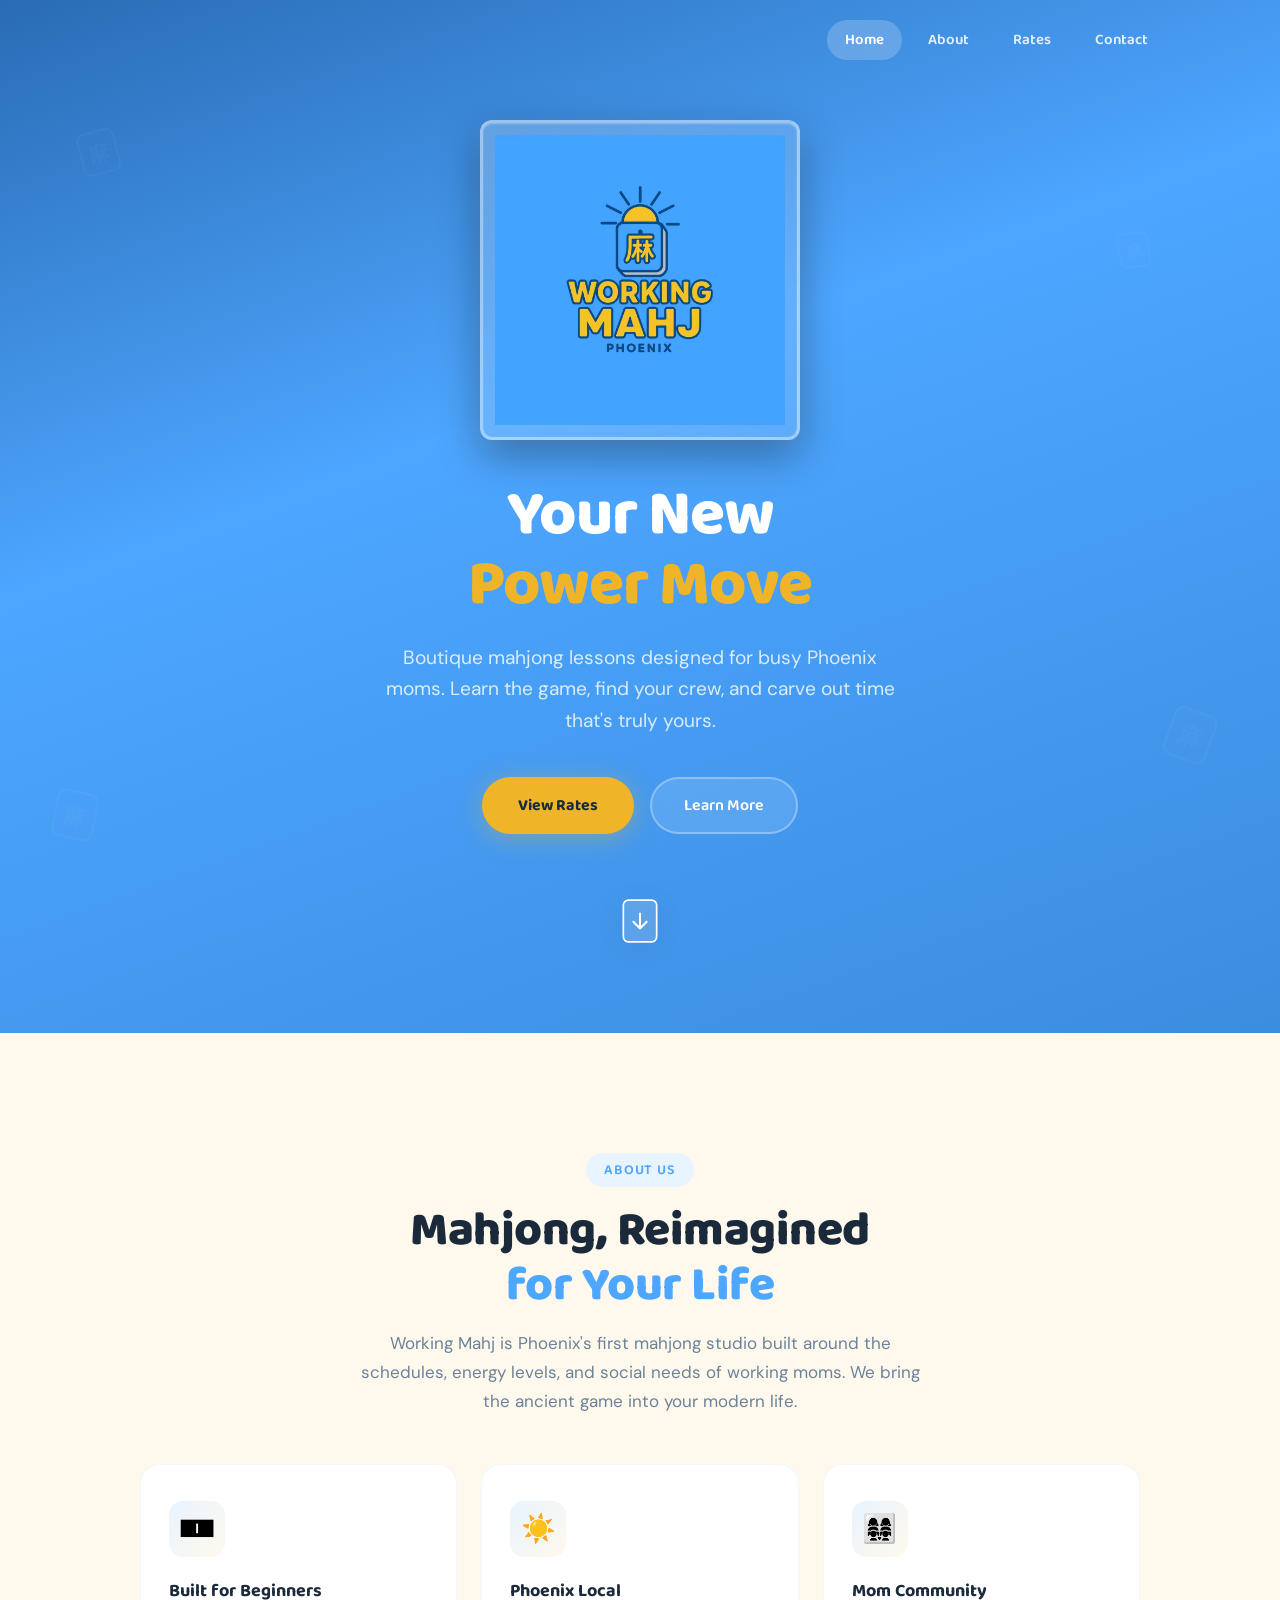
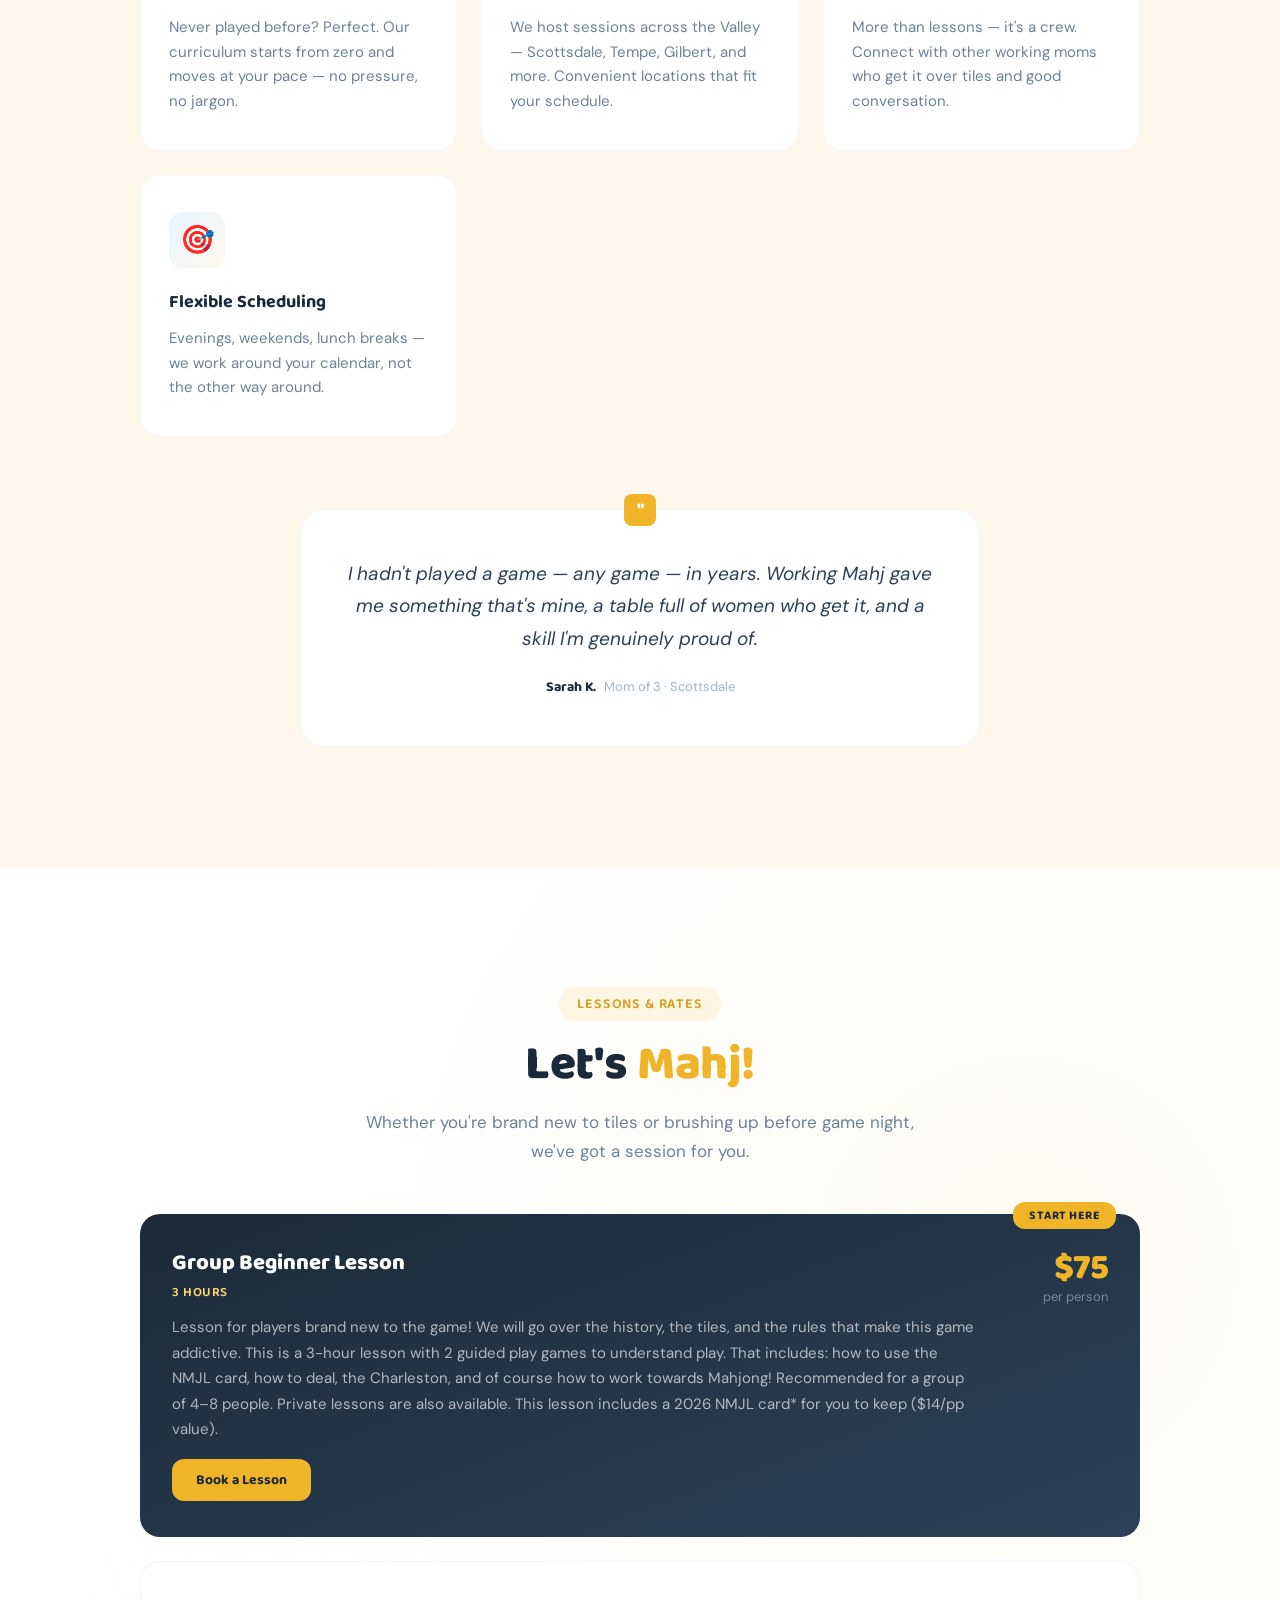
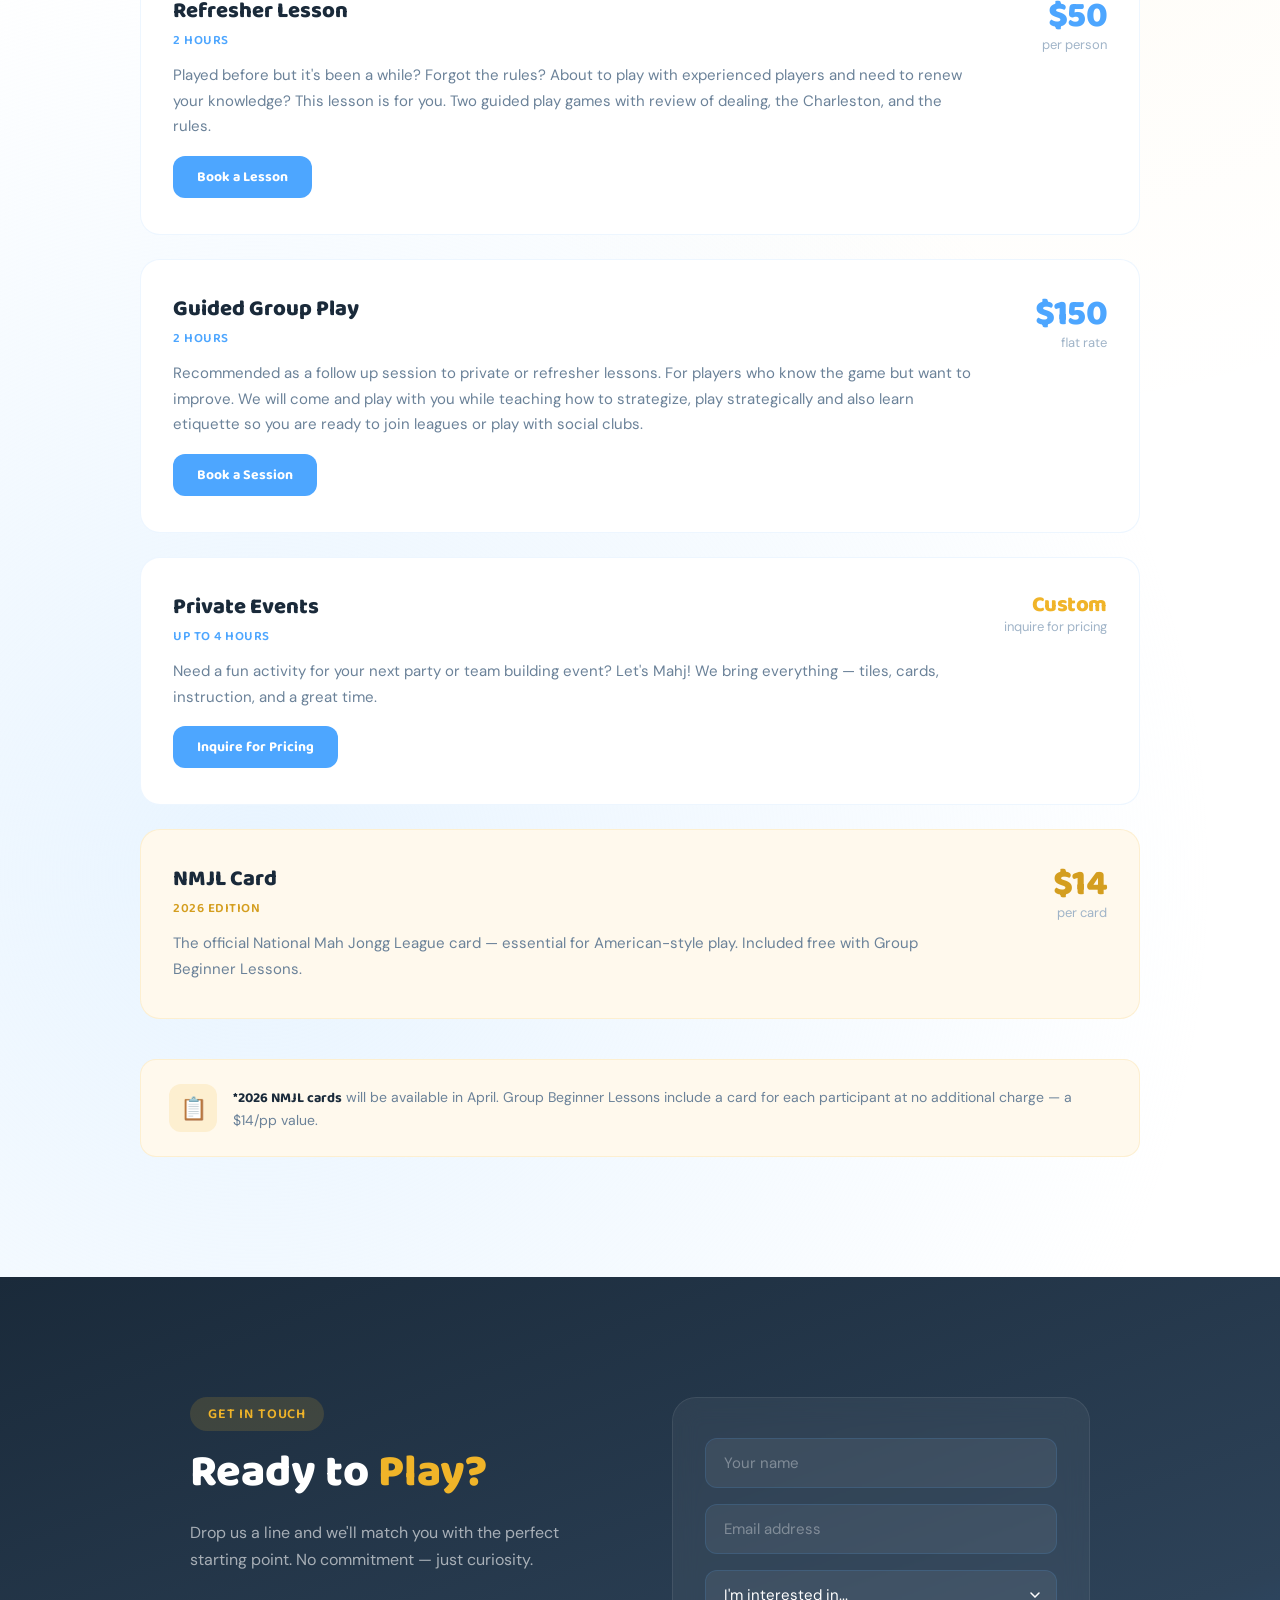
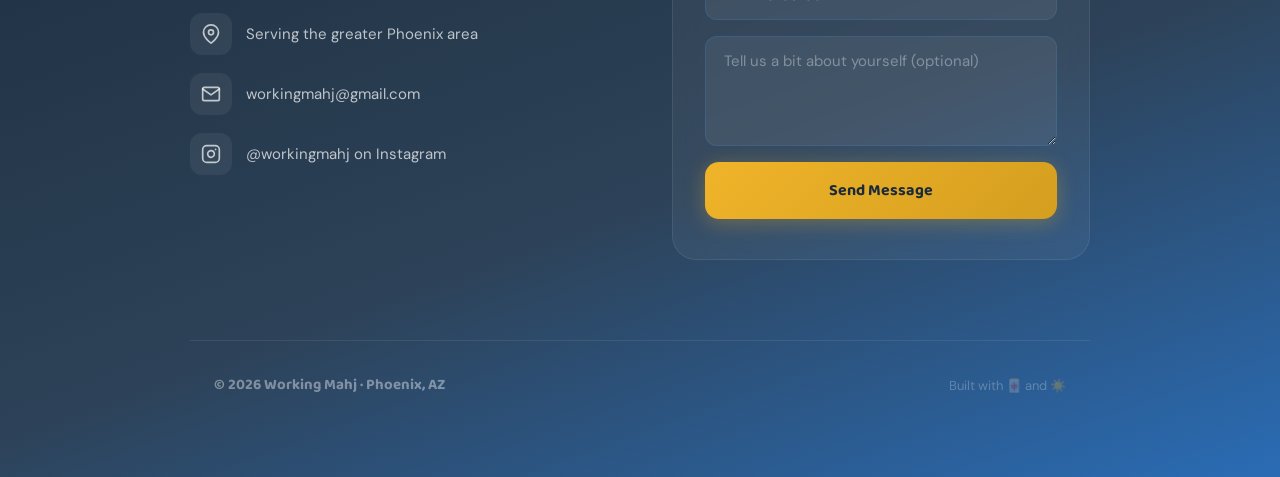
==== index.html @ 5d7838a3 "- add favicons - clean up filesystem" ====
<!DOCTYPE html>
<html lang="en">
<head>
<meta charset="UTF-8" />
<meta name="viewport" content="width=device-width, initial-scale=1.0" />
<title>Working Mahj &#8212; Phoenix</title>
<link rel="icon" type="image/x-icon" href="assets/icons/favicon.ico" />
<link rel="icon" type="image/png" sizes="16x16" href="assets/icons/favicon-16x16.png" />
<link rel="icon" type="image/png" sizes="32x32" href="assets/icons/favicon-32x32.png" />
<link rel="apple-touch-icon" sizes="180x180" href="assets/icons/apple-touch-icon.png" />
<link href="https://fonts.googleapis.com/css2?family=Baloo+2:wght@400;500;600;700;800&family=DM+Sans:ital,wght@0,300;0,400;0,500;0,600;0,700;1,400" rel="stylesheet" />
<link rel="stylesheet" href="assets/css/styles.css" />
</head>
<body>

<nav class="nav" id="mainNav">
<div class="nav-inner">
<div class="nav-links">
<a href="#hero" class="nav-link active" data-section="hero">Home</a>
<a href="#about" class="nav-link" data-section="about">About</a>
<a href="#rates" class="nav-link" data-section="rates">Rates</a>
<a href="#contact" class="nav-link" data-section="contact">Contact</a>
</div>
</div>
</nav>

<section class="hero" id="hero">
<div class="float-tile" style="top:12%;left:6%;transform:rotate(-15deg)"><svg width="44" height="53" viewBox="0 0 48 58"><rect x="4" y="8" width="40" height="46" rx="8" stroke-width="2"/><text x="24" y="40" text-anchor="middle" font-size="22" font-weight="bold">&#40635;</text></svg></div>
<div class="float-tile" style="top:68%;right:5%;transform:rotate(20deg)"><svg width="52" height="62" viewBox="0 0 48 58"><rect x="4" y="8" width="40" height="46" rx="8" stroke-width="2"/><text x="24" y="40" text-anchor="middle" font-size="22" font-weight="bold">&#40635;</text></svg></div>
<div class="float-tile" style="top:22%;right:10%;transform:rotate(-8deg)"><svg width="36" height="43" viewBox="0 0 48 58"><rect x="4" y="8" width="40" height="46" rx="8" stroke-width="2"/><text x="24" y="40" text-anchor="middle" font-size="22" font-weight="bold">&#40635;</text></svg></div>
<div class="float-tile" style="bottom:18%;left:4%;transform:rotate(12deg)"><svg width="48" height="58" viewBox="0 0 48 58"><rect x="4" y="8" width="40" height="46" rx="8" stroke-width="2"/><text x="24" y="40" text-anchor="middle" font-size="22" font-weight="bold">&#40635;</text></svg></div>
<div class="hero-content">
<img src="assets/images/logo.jpg" class="hero-logo-img hero-anim ha1" alt="Working Mahj Logo" />
<h1 class="hero-anim ha2">Your New<br><span>Power Move</span></h1>
<p class="hero-sub hero-anim ha3">Boutique mahjong lessons designed for busy Phoenix moms. Learn the game, find your crew, and carve out time that's truly yours.</p>
<div class="hero-buttons hero-anim ha4">
<a href="#rates" class="btn-gold">View Rates</a>
<a href="#about" class="btn-ghost">Learn More</a>
</div>
<div class="scroll-indicator hero-anim" data-next-section="about" style="transition-delay:1s">
<svg width="40" height="54" viewBox="0 0 48 58" fill="none">
<rect x="4" y="4" width="40" height="50" rx="6" fill="rgba(255,255,255,0.15)" stroke="white" stroke-width="2"/>
<path class="scroll-arrow" d="M24 20 L24 38 M16 30 L24 38 L32 30" stroke="white" stroke-width="2.5" stroke-linecap="round" stroke-linejoin="round" fill="none"/>
</svg>
</div>
</div>
</section>

<section class="about" id="about">
<div class="section-inner">
<div style="text-align:center;margin-bottom:48px">
<div class="fade-up">
<div class="section-tag tag-blue">About Us</div>
<h2 class="section-title">Mahjong, Reimagined<br><span class="blue">for Your Life</span></h2>
<p class="section-desc">Working Mahj is Phoenix's first mahjong studio built around the schedules, energy levels, and social needs of working moms. We bring the ancient game into your modern life.</p>
</div>
</div>
<div class="values-grid">
<div class="value-card fade-up d1"><div class="value-icon">&#127024;</div><h3>Built for Beginners</h3><p>Never played before? Perfect. Our curriculum starts from zero and moves at your pace — no pressure, no jargon.</p></div>
<div class="value-card fade-up d2"><div class="value-icon">☀️</div><h3>Phoenix Local</h3><p>We host sessions across the Valley — Scottsdale, Tempe, Gilbert, and more. Convenient locations that fit your schedule.</p></div>
<div class="value-card fade-up d3"><div class="value-icon">👩‍👩‍👧‍👧</div><h3>Mom Community</h3><p>More than lessons — it's a crew. Connect with other working moms who get it over tiles and good conversation.</p></div>
<div class="value-card fade-up d4"><div class="value-icon">🎯</div><h3>Flexible Scheduling</h3><p>Evenings, weekends, lunch breaks — we work around your calendar, not the other way around.</p></div>
</div>
<div class="quote-card fade-up d6">
<div class="quote-mark">"</div>
<p class="quote-text">I hadn't played a game — any game — in years. Working Mahj gave me something that's mine, a table full of women who get it, and a skill I'm genuinely proud of.</p>
<div class="quote-author"><strong>Sarah K.</strong><span>Mom of 3 · Scottsdale</span></div>
</div>
</div>
</section>

<section class="rates" id="rates">
<div class="rates-bg"></div>
<div class="section-inner">
<div style="text-align:center;margin-bottom:16px">
<div class="fade-up">
<div class="section-tag tag-gold">Lessons &amp; Rates</div>
<h2 class="section-title">Let's <span class="gold">Mahj!</span></h2>
<p class="section-desc">Whether you're brand new to tiles or brushing up before game night, we've got a session for you.</p>
</div>
</div>
<div class="services-list">
<div class="service-card featured fade-up d1">
<div class="featured-badge">Start Here</div>
<div class="service-info">
<h3>Group Beginner Lesson</h3>
<div class="service-duration">3 Hours</div>
<p>Lesson for players brand new to the game! We will go over the history, the tiles, and the rules that make this game addictive. This is a 3-hour lesson with 2 guided play games to understand play. That includes: how to use the NMJL card, how to deal, the Charleston, and of course how to work towards Mahjong! Recommended for a group of 4–8 people. Private lessons are also available. This lesson includes a 2026 NMJL card* for you to keep ($14/pp value).</p>
<a href="#contactForm" class="btn-service btn-service-gold lesson-link" data-lesson="beginner" style="margin-top:16px">Book a Lesson</a>
</div>
<div class="service-price-block"><div class="service-price">$75</div><div class="service-price-unit">per person</div></div>
</div>
<div class="service-card fade-up d2">
<div class="service-info">
<h3>Refresher Lesson</h3>
<div class="service-duration">2 Hours</div>
<p>Played before but it's been a while? Forgot the rules? About to play with experienced players and need to renew your knowledge? This lesson is for you. Two guided play games with review of dealing, the Charleston, and the rules.</p>
<a href="#contactForm" class="btn-service btn-service-blue lesson-link" data-lesson="refresher" style="margin-top:16px">Book a Lesson</a>
</div>
<div class="service-price-block"><div class="service-price">$50</div><div class="service-price-unit">per person</div></div>
</div>
<div class="service-card fade-up d3">
<div class="service-info">
<h3>Guided Group Play</h3>
<div class="service-duration">2 Hours</div>
<p>Recommended as a follow up session to private or refresher lessons. For players who know the game but want to improve. We will come and play with you while teaching how to strategize, play strategically and also learn etiquette so you are ready to join leagues or play with social clubs.</p>
<a href="#contactForm" class="btn-service btn-service-blue lesson-link" data-lesson="guided" style="margin-top:16px">Book a Session</a>
</div>
<div class="service-price-block"><div class="service-price">$150</div><div class="service-price-unit">flat rate</div></div>
</div>
<div class="service-card fade-up d4">
<div class="service-info">
<h3>Private Events</h3>
<div class="service-duration">Up to 4 Hours</div>
<p>Need a fun activity for your next party or team building event? Let's Mahj! We bring everything — tiles, cards, instruction, and a great time.</p>
<a href="#contactForm" class="btn-service btn-service-blue lesson-link" data-lesson="event" style="margin-top:16px">Inquire for Pricing</a>
</div>
<div class="service-price-block"><div class="service-price" style="font-size:22px;color:var(--gold)">Custom</div><div class="service-price-unit">inquire for pricing</div></div>
</div>
<div class="service-card fade-up d5" style="background:var(--cream);border-color:rgba(240,180,41,.15)">
<div class="service-info">
<h3>NMJL Card</h3>
<div class="service-duration" style="color:var(--gold-dark)">2026 Edition</div>
<p>The official National Mah Jongg League card — essential for American-style play. Included free with Group Beginner Lessons.</p>
</div>
<div class="service-price-block"><div class="service-price" style="color:var(--gold-dark)">$14</div><div class="service-price-unit">per card</div></div>
</div>
</div>
<div class="nmjl-note fade-up d6">
<div class="nmjl-icon">📋</div>
<div><p><strong>*2026 NMJL cards</strong> will be available in April. Group Beginner Lessons include a card for each participant at no additional charge — a $14/pp value.</p></div>
</div>
</div>
</section>

<section class="contact" id="contact">
<div class="contact-grid">
<div class="fade-up">
<div class="section-tag tag-gold-dark">Get In Touch</div>
<h2 class="contact-title">Ready to <span>Play?</span></h2>
<p class="contact-desc">Drop us a line and we'll match you with the perfect starting point. No commitment — just curiosity.</p>
<div class="contact-item fade-up d2"><div class="contact-icon"><svg width="20" height="20" viewBox="0 0 24 24" fill="none" stroke="currentColor" stroke-width="2" stroke-linecap="round" stroke-linejoin="round"><path d="M21 10c0 7-9 13-9 13s-9-6-9-13a9 9 0 0 1 18 0z"/><circle cx="12" cy="10" r="3"/></svg></div><span class="contact-label">Serving the greater Phoenix area</span></div>
<div class="contact-item fade-up d3"><div class="contact-icon"><svg width="20" height="20" viewBox="0 0 24 24" fill="none" stroke="currentColor" stroke-width="2" stroke-linecap="round" stroke-linejoin="round"><path d="M4 4h16c1.1 0 2 .9 2 2v12c0 1.1-.9 2-2 2H4c-1.1 0-2-.9-2-2V6c0-1.1.9-2 2-2z"/><polyline points="22,6 12,13 2,6"/></svg></div><a href="#contactForm" class="contact-label contact-link" id="emailFocusLink">workingmahj@gmail.com</a></div>
<div class="contact-item fade-up d4"><div class="contact-icon"><svg width="20" height="20" viewBox="0 0 24 24" fill="none" stroke="currentColor" stroke-width="2" stroke-linecap="round" stroke-linejoin="round"><rect x="2" y="2" width="20" height="20" rx="5" ry="5"/><path d="M16 11.37A4 4 0 1 1 12.63 8 4 4 0 0 1 16 11.37z"/><line x1="17.5" y1="6.5" x2="17.51" y2="6.5"/></svg></div><a href="https://instagram.com/workingmahj" target="_blank" rel="noopener noreferrer" class="contact-label contact-link">@workingmahj on Instagram</a></div>
</div>
<div class="contact-form fade-up d2">
<form id="contactForm" class="form-fields" action="https://api.web3forms.com/submit" method="POST">
<input type="hidden" name="access_key" value="YOUR_ACCESS_KEY_HERE">
<input type="hidden" name="subject" value="New inquiry from Working Mahj website">
<input type="hidden" name="from_name" value="Working Mahj Contact Form">
<input type="text" name="name" class="form-input" placeholder="Your name" required />
<input type="email" name="email" class="form-input" placeholder="Email address" required />
<select name="interest" class="form-input" required>
<option value="" disabled selected>I'm interested in...</option>
<option value="beginner">Group Beginner Lesson</option>
<option value="refresher">Refresher Lesson</option>
<option value="guided">Guided Group Play</option>
<option value="event">Private Event</option>
<option value="card">NMJL Card</option>
<option value="other">Just curious!</option>
</select>
<textarea name="message" class="form-input" placeholder="Tell us a bit about yourself (optional)" rows="4"></textarea>
<button type="submit" class="btn-submit">Send Message</button>
<div class="form-status" id="formStatus"></div>
</form>
</div>
</div>
<div class="footer">
<div class="footer-left">© 2026 Working Mahj · Phoenix, AZ</div>
<div class="footer-right">Built with 🀄 and ☀️</div>
</div>
</section>

<button class="scroll-to-top" id="scrollToTop" aria-label="Scroll to top">
<svg width="24" height="24" viewBox="0 0 24 24" fill="none">
<path d="M12 19V5M5 12L12 5L19 12" stroke="currentColor" stroke-width="2.5" stroke-linecap="round" stroke-linejoin="round"/>
</svg>
</button>

<script src="assets/js/script.js"></script>
</body>
</html>
---- assets/css/styles.css ----
*,*::before,*::after{margin:0;padding:0;box-sizing:border-box}
html{scroll-behavior:smooth}
body{font-family:'DM Sans',sans-serif;overflow-x:hidden;background:#1A2A3A}
:root{--blue:#4DA6FF;--blue-dark:#3B8DE0;--blue-deep:#2A6CB5;--blue-pale:#E8F4FF;--gold:#F0B429;--gold-light:#FFD76E;--gold-dark:#D49E1F;--cream:#FFF9ED;--dark:#1A2A3A;--dark-muted:#2D4258;--white:#FFFFFF;--gray:#6B8299;--gray-light:#A0B4C8}
.nav{position:fixed;top:0;left:0;right:0;z-index:1000;padding:20px 0;transition:all .4s ease}
.nav.scrolled{background:rgba(255,255,255,.97);backdrop-filter:blur(12px);border-bottom:1px solid var(--blue-pale);padding:10px 0}
.nav-inner{max-width:1100px;margin:0 auto;padding:0 24px;display:flex;align-items:center;justify-content:flex-end}
.nav-logo{cursor:pointer;display:flex;align-items:center;gap:10px;text-decoration:none}
.nav-logo img{height:44px;width:auto;border-radius:8px;transition:height .4s}
.nav.scrolled .nav-logo img{height:38px}
.nav-links{display:flex;gap:8px;align-items:center}
.nav-link{background:transparent;color:rgba(255,255,255,.85);border:none;border-radius:24px;padding:8px 18px;font-family:'Baloo 2',cursive;font-weight:600;font-size:15px;cursor:pointer;transition:all .3s;text-decoration:none}
.nav-link:hover{background:rgba(255,255,255,.15)}
.nav-link.active{background:rgba(255,255,255,.2);color:var(--white)}
.nav.scrolled .nav-link{color:var(--dark-muted)}
.nav.scrolled .nav-link:hover{background:var(--blue-pale)}
.nav.scrolled .nav-link.active{background:var(--blue);color:var(--white)}
@media(max-width:600px){.nav-links{gap:2px}.nav-link{padding:6px 10px;font-size:13px}.nav-logo img{height:36px}}
.hero{min-height:100vh;position:relative;overflow:hidden;background:linear-gradient(160deg,var(--blue-deep) 0%,var(--blue) 40%,var(--blue-dark) 100%);display:flex;align-items:center;justify-content:center}
.hero-content{text-align:center;max-width:740px;padding:120px 24px 80px;position:relative;z-index:2;perspective:1000px}
@keyframes spin{from{transform:rotateY(0deg)}to{transform:rotateY(360deg)}}
.hero-logo-img{width:clamp(200px,40vw,320px);height:auto;margin-bottom:36px;border-radius:12px;transform-style:preserve-3d;cursor:pointer;transition:all .3s ease;padding:12px;background:linear-gradient(135deg,rgba(255,255,255,.2),rgba(255,255,255,.1));backdrop-filter:blur(16px);border:3px solid rgba(255,255,255,.4);box-shadow:0 15px 40px rgba(0,0,0,.35),0 5px 15px rgba(255,255,255,.1),inset 0 1px 2px rgba(255,255,255,.3)}
.hero-logo-img.spinning{animation:spin .6s ease-in-out}
.hero-logo-img:hover{background:linear-gradient(135deg,rgba(255,255,255,.25),rgba(255,255,255,.15));box-shadow:0 20px 50px rgba(0,0,0,.4),0 8px 20px rgba(255,255,255,.15),inset 0 1px 2px rgba(255,255,255,.4)}
.hero h1{font-family:'Baloo 2',cursive;font-weight:800;font-size:clamp(2.4rem,6vw,4rem);line-height:1.1;color:var(--white);margin:0 0 8px;letter-spacing:-.02em}
.hero h1 span{color:var(--gold)}
.hero-sub{font-size:clamp(1rem,2.2vw,1.2rem);color:rgba(255,255,255,.8);line-height:1.65;max-width:520px;margin:20px auto 40px;font-weight:400}
.hero-buttons{display:flex;gap:16px;justify-content:center;flex-wrap:wrap}
.btn-gold{background:var(--gold);color:var(--dark);border:none;border-radius:50px;padding:16px 36px;font-family:'Baloo 2',cursive;font-weight:700;font-size:16px;cursor:pointer;transition:all .3s;box-shadow:0 4px 24px rgba(240,180,41,.35);text-decoration:none;display:inline-block}
.btn-gold:hover{transform:translateY(-2px);box-shadow:0 8px 32px rgba(240,180,41,.45)}
.btn-ghost{background:rgba(255,255,255,.12);color:var(--white);border:2px solid rgba(255,255,255,.3);border-radius:50px;padding:14px 32px;font-family:'Baloo 2',cursive;font-weight:600;font-size:16px;cursor:pointer;transition:all .3s;backdrop-filter:blur(8px);text-decoration:none}
.btn-ghost:hover{background:rgba(255,255,255,.2)}
.scroll-indicator{margin-top:60px;opacity:.6;animation:float 2.5s ease-in-out infinite;cursor:pointer;transition:all .3s ease;filter:drop-shadow(0 4px 12px rgba(0,0,0,0.15))}
.scroll-indicator:hover{opacity:1;transform:scale(1.05)}
@keyframes float{0%,100%{transform:translateY(0)}50%{transform:translateY(8px)}}
@keyframes scrollArrow{0%,100%{transform:translateY(0);opacity:.6}50%{transform:translateY(6px);opacity:1}}
.scroll-arrow{animation:scrollArrow 2s ease-in-out infinite}
@keyframes pulse{0%,100%{transform:scale(1)}50%{transform:scale(1.08)}}
.scroll-indicator.pulse{animation:float 2.5s ease-in-out infinite,pulse 3s ease-in-out infinite}
.scroll-indicator.hidden{opacity:0;pointer-events:none}
.scroll-to-top{position:fixed;bottom:30px;right:30px;width:50px;height:50px;border-radius:50%;background:var(--gold);color:var(--dark);border:none;cursor:pointer;display:flex;align-items:center;justify-content:center;box-shadow:0 4px 20px rgba(240,180,41,.4);transition:all .3s ease;opacity:0;transform:translateY(20px);pointer-events:none;z-index:999}
.scroll-to-top.visible{opacity:1;transform:translateY(0);pointer-events:auto}
.scroll-to-top:hover{transform:translateY(-4px);box-shadow:0 8px 28px rgba(240,180,41,.5)}
.float-tile{position:absolute;opacity:.07;pointer-events:none}
.float-tile svg rect{stroke:rgba(255,255,255,.5);fill:rgba(255,255,255,.08)}
.float-tile svg text{fill:rgba(255,255,255,.4)}
.fade-up{opacity:0;transform:translateY(40px);transition:all .8s ease}
.fade-up.visible{opacity:1;transform:translateY(0)}
.fade-up.d1{transition-delay:.1s}.fade-up.d2{transition-delay:.2s}.fade-up.d3{transition-delay:.3s}.fade-up.d4{transition-delay:.4s}.fade-up.d5{transition-delay:.5s}.fade-up.d6{transition-delay:.6s}
.hero-anim{opacity:0;transform:translateY(40px);transition:all .9s ease}
.hero-anim.show{opacity:1;transform:translateY(0)}
.hero-anim.ha1{transition-delay:.1s}.hero-anim.ha2{transition-delay:.35s}.hero-anim.ha3{transition-delay:.55s}.hero-anim.ha4{transition-delay:.75s}
.about{padding:120px 24px;background:var(--cream);position:relative;overflow:hidden}
.section-inner{max-width:1000px;margin:0 auto;position:relative;z-index:2}
.section-tag{display:inline-block;padding:6px 18px;border-radius:20px;font-family:'Baloo 2',cursive;font-weight:600;font-size:14px;letter-spacing:.06em;text-transform:uppercase;margin-bottom:16px}
.tag-blue{background:var(--blue-pale);color:var(--blue)}
.tag-gold{background:rgba(240,180,41,.12);color:var(--gold-dark)}
.tag-gold-dark{background:rgba(240,180,41,.15);color:var(--gold)}
.section-title{font-family:'Baloo 2',cursive;font-weight:800;font-size:clamp(2rem,4.5vw,3rem);color:var(--dark);line-height:1.15;letter-spacing:-.01em;margin-bottom:16px}
.section-title .blue{color:var(--blue)}
.section-title .gold{color:var(--gold)}
.section-desc{font-size:17px;color:var(--gray);line-height:1.7;max-width:580px;margin:0 auto}
.values-grid{display:grid;grid-template-columns:repeat(auto-fit,minmax(240px,1fr));gap:24px;margin-top:48px}
.value-card{background:var(--white);border-radius:20px;padding:36px 28px;border:1px solid rgba(77,166,255,.08);transition:transform .3s,box-shadow .3s}
.value-card:hover{transform:translateY(-4px);box-shadow:0 12px 40px rgba(77,166,255,.08)}
.value-icon{width:56px;height:56px;border-radius:14px;background:linear-gradient(135deg,var(--blue-pale),var(--cream));display:flex;align-items:center;justify-content:center;font-size:28px;margin-bottom:20px}
.value-card h3{font-family:'Baloo 2',cursive;font-weight:700;font-size:18px;color:var(--dark);margin-bottom:10px}
.value-card p{font-size:15px;color:var(--gray);line-height:1.65}
.quote-card{background:var(--white);border-radius:24px;padding:48px 40px;border:1px solid rgba(77,166,255,.08);max-width:680px;margin:72px auto 0;position:relative;text-align:center}
.quote-mark{position:absolute;top:-16px;left:50%;transform:translateX(-50%);width:32px;height:32px;border-radius:8px;background:var(--gold);display:flex;align-items:center;justify-content:center;font-size:18px;color:var(--white);font-weight:800;font-family:'Baloo 2',cursive}
.quote-text{font-size:19px;font-style:italic;color:var(--dark-muted);line-height:1.7}
.quote-author{margin-top:20px}
.quote-author strong{font-family:'Baloo 2',cursive;font-weight:700;font-size:14px;color:var(--dark)}
.quote-author span{font-size:13px;color:var(--gray-light);margin-left:8px}
.rates{padding:120px 24px;background:var(--white);position:relative;overflow:hidden}
.rates-bg{position:absolute;inset:0;background:radial-gradient(circle at 20% 80%,var(--blue-pale) 0%,transparent 50%),radial-gradient(circle at 80% 20%,rgba(240,180,41,.05) 0%,transparent 40%)}
.services-list{display:flex;flex-direction:column;gap:24px;margin-top:48px}
.service-card{background:var(--white);border-radius:20px;padding:36px 32px;border:1px solid rgba(77,166,255,.1);transition:transform .3s,box-shadow .3s;display:grid;grid-template-columns:1fr auto;gap:24px;align-items:start}
.service-card:hover{transform:translateY(-3px);box-shadow:0 12px 40px rgba(77,166,255,.08)}
.service-card.featured{background:linear-gradient(160deg,var(--dark),var(--dark-muted));border:none;position:relative}
.featured-badge{position:absolute;top:-12px;right:24px;background:var(--gold);color:var(--dark);padding:4px 16px;border-radius:12px;font-family:'Baloo 2',cursive;font-weight:700;font-size:12px;letter-spacing:.04em;text-transform:uppercase}
.service-info h3{font-family:'Baloo 2',cursive;font-weight:800;font-size:22px;color:var(--dark);margin-bottom:4px;line-height:1.2}
.service-card.featured .service-info h3{color:var(--white)}
.service-duration{font-family:'Baloo 2',cursive;font-weight:600;font-size:13px;color:var(--blue);letter-spacing:.04em;text-transform:uppercase;margin-bottom:12px;display:inline-block}
.service-card.featured .service-duration{color:var(--gold-light)}
.service-info p{font-size:15px;color:var(--gray);line-height:1.7}
.service-card.featured .service-info p{color:rgba(255,255,255,.65)}
.service-price-block{text-align:right;flex-shrink:0;min-width:110px}
.service-price{font-family:'Baloo 2',cursive;font-weight:800;font-size:36px;color:var(--blue);line-height:1;letter-spacing:-.02em}
.service-card.featured .service-price{color:var(--gold)}
.service-price-unit{font-size:13px;color:var(--gray-light);margin-top:2px}
.service-card.featured .service-price-unit{color:rgba(255,255,255,.4)}
.btn-service{display:inline-block;margin-top:16px;padding:10px 24px;border-radius:12px;font-family:'Baloo 2',cursive;font-weight:700;font-size:14px;text-decoration:none;transition:all .3s;border:none;cursor:pointer}
.btn-service:hover{transform:translateY(-1px)}
.btn-service-blue{background:var(--blue);color:var(--white)}
.btn-service-gold{background:var(--gold);color:var(--dark)}
.nmjl-note{margin-top:40px;background:var(--cream);border-radius:16px;padding:24px 28px;display:flex;align-items:center;gap:16px;border:1px solid rgba(240,180,41,.15)}
.nmjl-icon{width:48px;height:48px;border-radius:12px;background:rgba(240,180,41,.15);display:flex;align-items:center;justify-content:center;font-size:22px;flex-shrink:0}
.nmjl-note p{font-size:14px;color:var(--gray);line-height:1.6}
.nmjl-note strong{color:var(--dark);font-family:'Baloo 2',cursive}
@media(max-width:650px){.service-card{grid-template-columns:1fr;gap:16px}.service-price-block{text-align:left}}
.contact{padding:120px 24px 80px;position:relative;overflow:hidden;background:linear-gradient(160deg,var(--dark) 0%,var(--dark-muted) 60%,var(--blue-deep) 100%)}
.contact-grid{max-width:900px;margin:0 auto;position:relative;z-index:2;display:grid;grid-template-columns:1fr 1fr;gap:64px;align-items:start}
@media(max-width:700px){.contact-grid{grid-template-columns:1fr;gap:40px}}
.contact-title{font-family:'Baloo 2',cursive;font-weight:800;font-size:clamp(2rem,4vw,2.8rem);color:var(--white);line-height:1.15;margin-bottom:20px}
.contact-title span{color:var(--gold)}
.contact-desc{font-size:16px;color:rgba(255,255,255,.6);line-height:1.7;margin-bottom:40px}
.contact-item{display:flex;align-items:center;gap:14px;margin-bottom:18px}
.contact-icon{width:42px;height:42px;border-radius:12px;background:rgba(255,255,255,.06);display:flex;align-items:center;justify-content:center;font-size:18px}
.contact-icon svg{color:rgba(255,255,255,.7);transition:color .3s ease}
.contact-item:hover .contact-icon svg{color:var(--gold)}
.contact-label{font-size:15px;color:rgba(255,255,255,.7)}
.contact-link{text-decoration:none;color:rgba(255,255,255,.7);transition:color .3s ease}
.contact-link:hover{color:var(--gold)}
.contact-form{background:rgba(255,255,255,.05);border-radius:24px;padding:40px 32px;border:1px solid rgba(255,255,255,.08);backdrop-filter:blur(12px)}
.form-fields{display:flex;flex-direction:column;gap:16px}
.form-input{width:100%;padding:14px 18px;border-radius:12px;border:1.5px solid rgba(77,166,255,.15);background:rgba(255,255,255,.06);color:var(--white);font-family:'DM Sans',sans-serif;font-size:15px;outline:none;transition:border-color .3s}
.form-input:focus{border-color:var(--blue)}
.form-input::placeholder{color:rgba(255,255,255,.35)}
select.form-input{appearance:none;background-image:url("data:image/svg+xml,%3Csvg width='10' height='6' viewBox='0 0 10 6' fill='none' xmlns='http://www.w3.org/2000/svg'%3E%3Cpath d='M1 1L5 5L9 1' stroke='white' stroke-width='1.5' stroke-linecap='round'/%3E%3C/svg%3E");background-repeat:no-repeat;background-position:right 16px center}
select.form-input option{background:var(--dark);color:var(--white)}
textarea.form-input{resize:vertical;min-height:100px}
.btn-submit{width:100%;padding:16px;border-radius:14px;border:none;background:linear-gradient(135deg,var(--gold),var(--gold-dark));color:var(--dark);font-family:'Baloo 2',cursive;font-weight:700;font-size:16px;cursor:pointer;transition:all .3s;box-shadow:0 4px 20px rgba(240,180,41,.3)}
.btn-submit:hover{transform:translateY(-1px);box-shadow:0 8px 28px rgba(240,180,41,.4)}
.form-status{margin-top:16px;padding:12px;border-radius:8px;font-size:14px;text-align:center;display:none}
.form-status.success{display:block;background:rgba(76,175,80,.1);border:1px solid rgba(76,175,80,.3);color:#4caf50}
.form-status.error{display:block;background:rgba(244,67,54,.1);border:1px solid rgba(244,67,54,.3);color:#f44336}
.footer{max-width:900px;margin:80px auto 0;padding:32px 24px 0;border-top:1px solid rgba(255,255,255,.08);display:flex;justify-content:space-between;align-items:center;flex-wrap:wrap;gap:16px}
.footer-left{font-family:'Baloo 2',cursive;font-weight:700;font-size:15px;color:rgba(255,255,255,.4)}
.footer-right{font-size:13px;color:rgba(255,255,255,.25)}
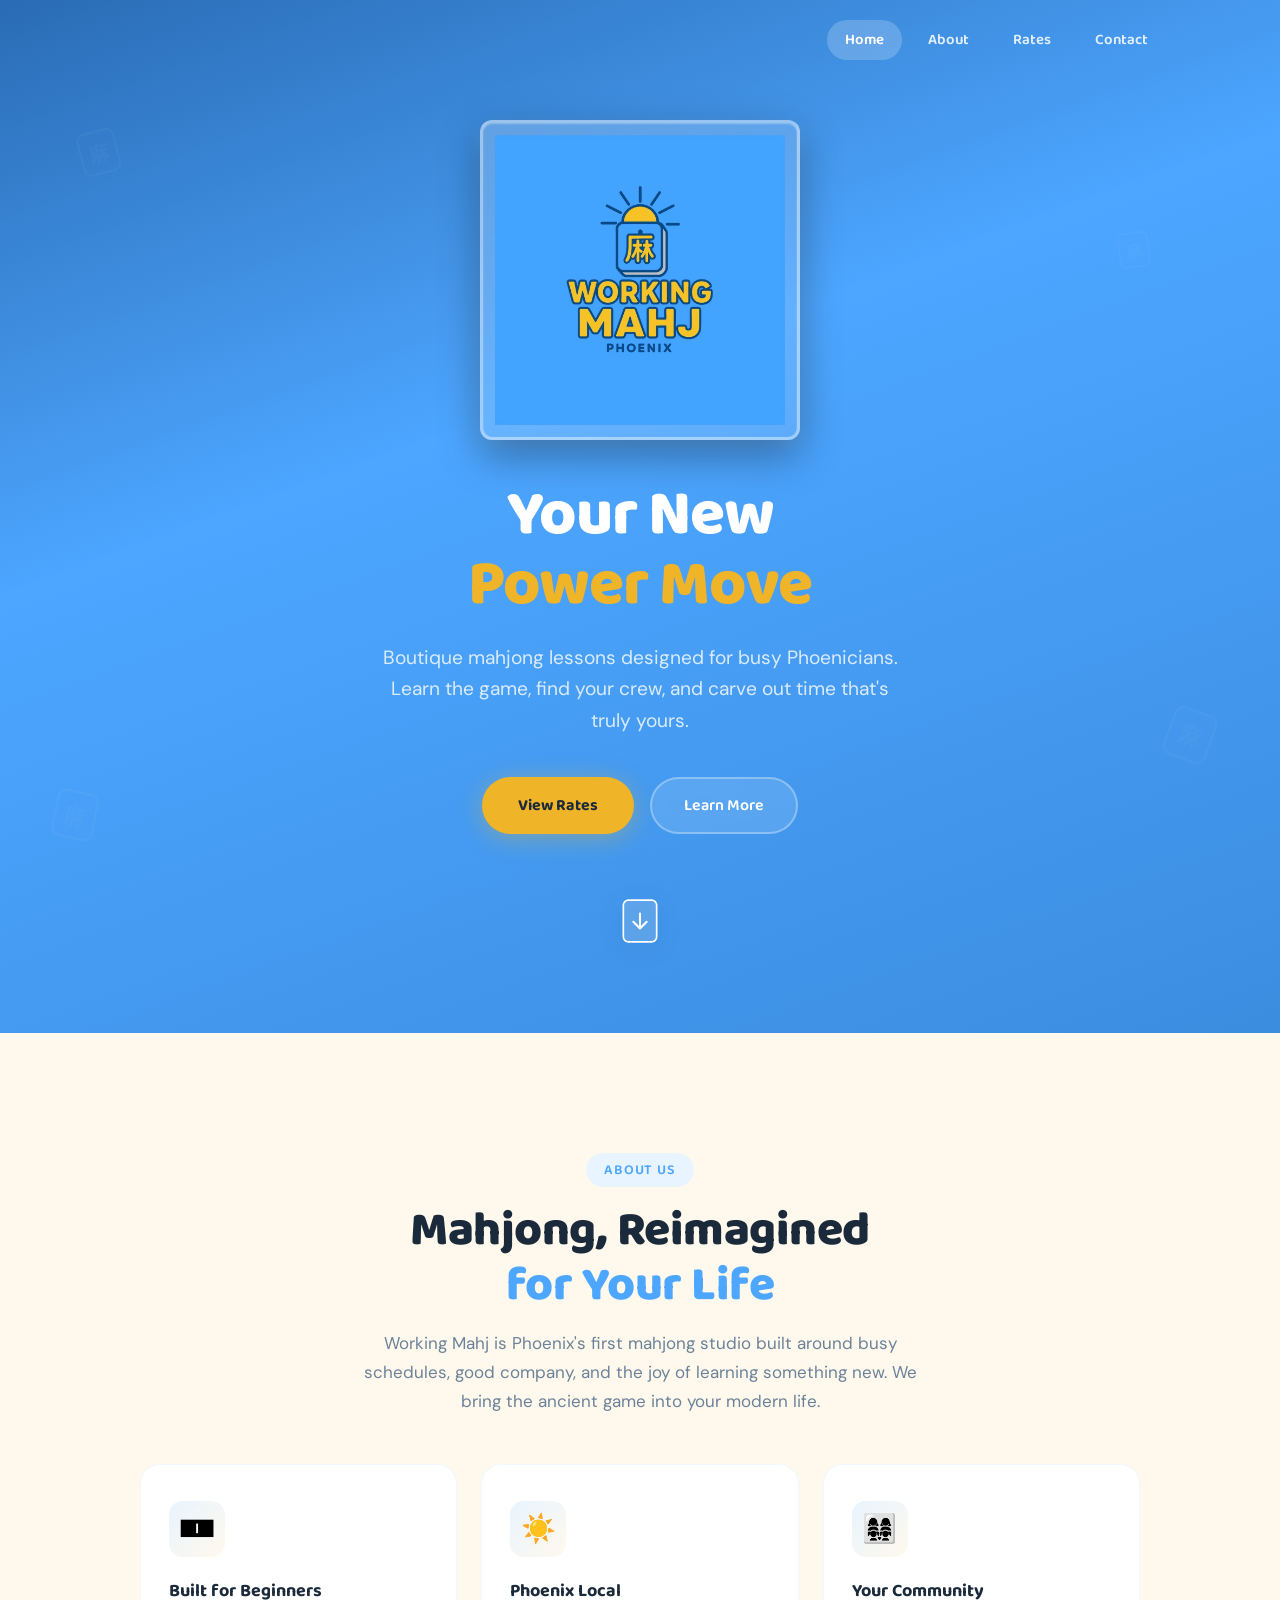
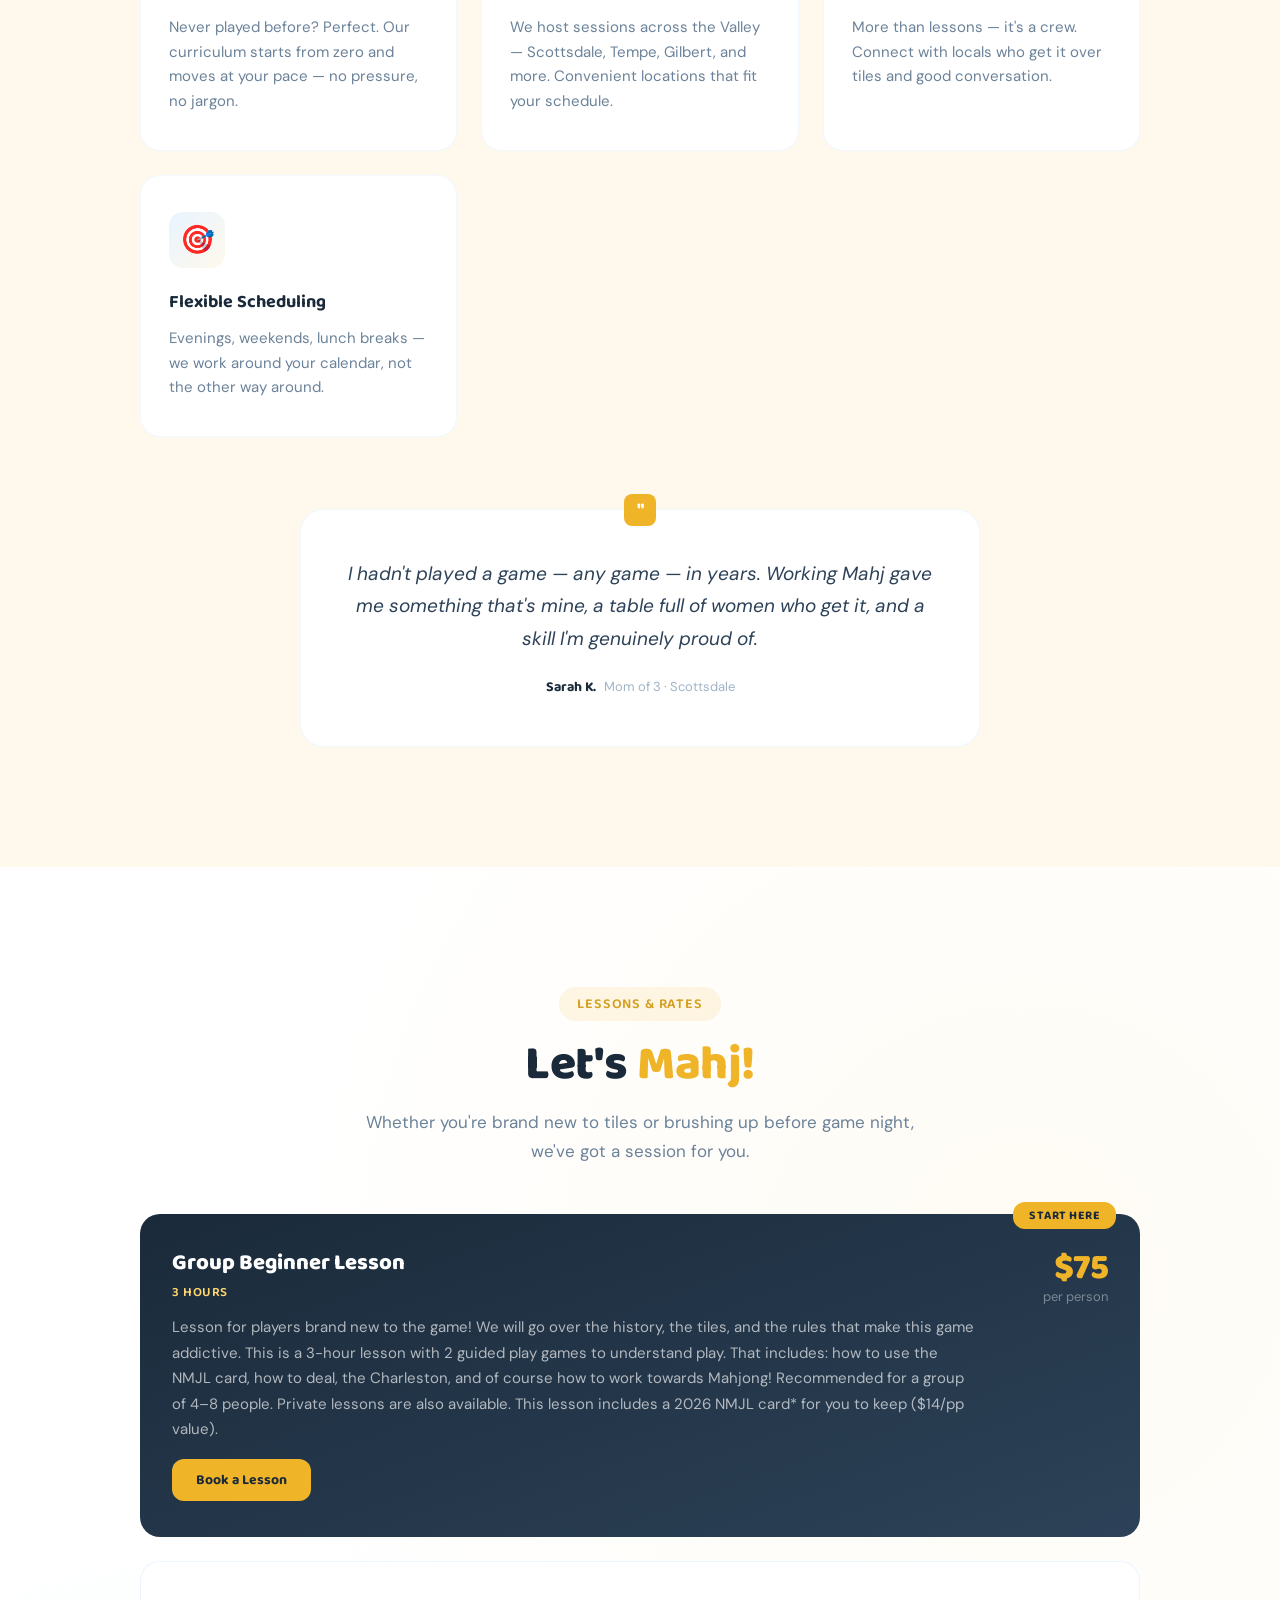
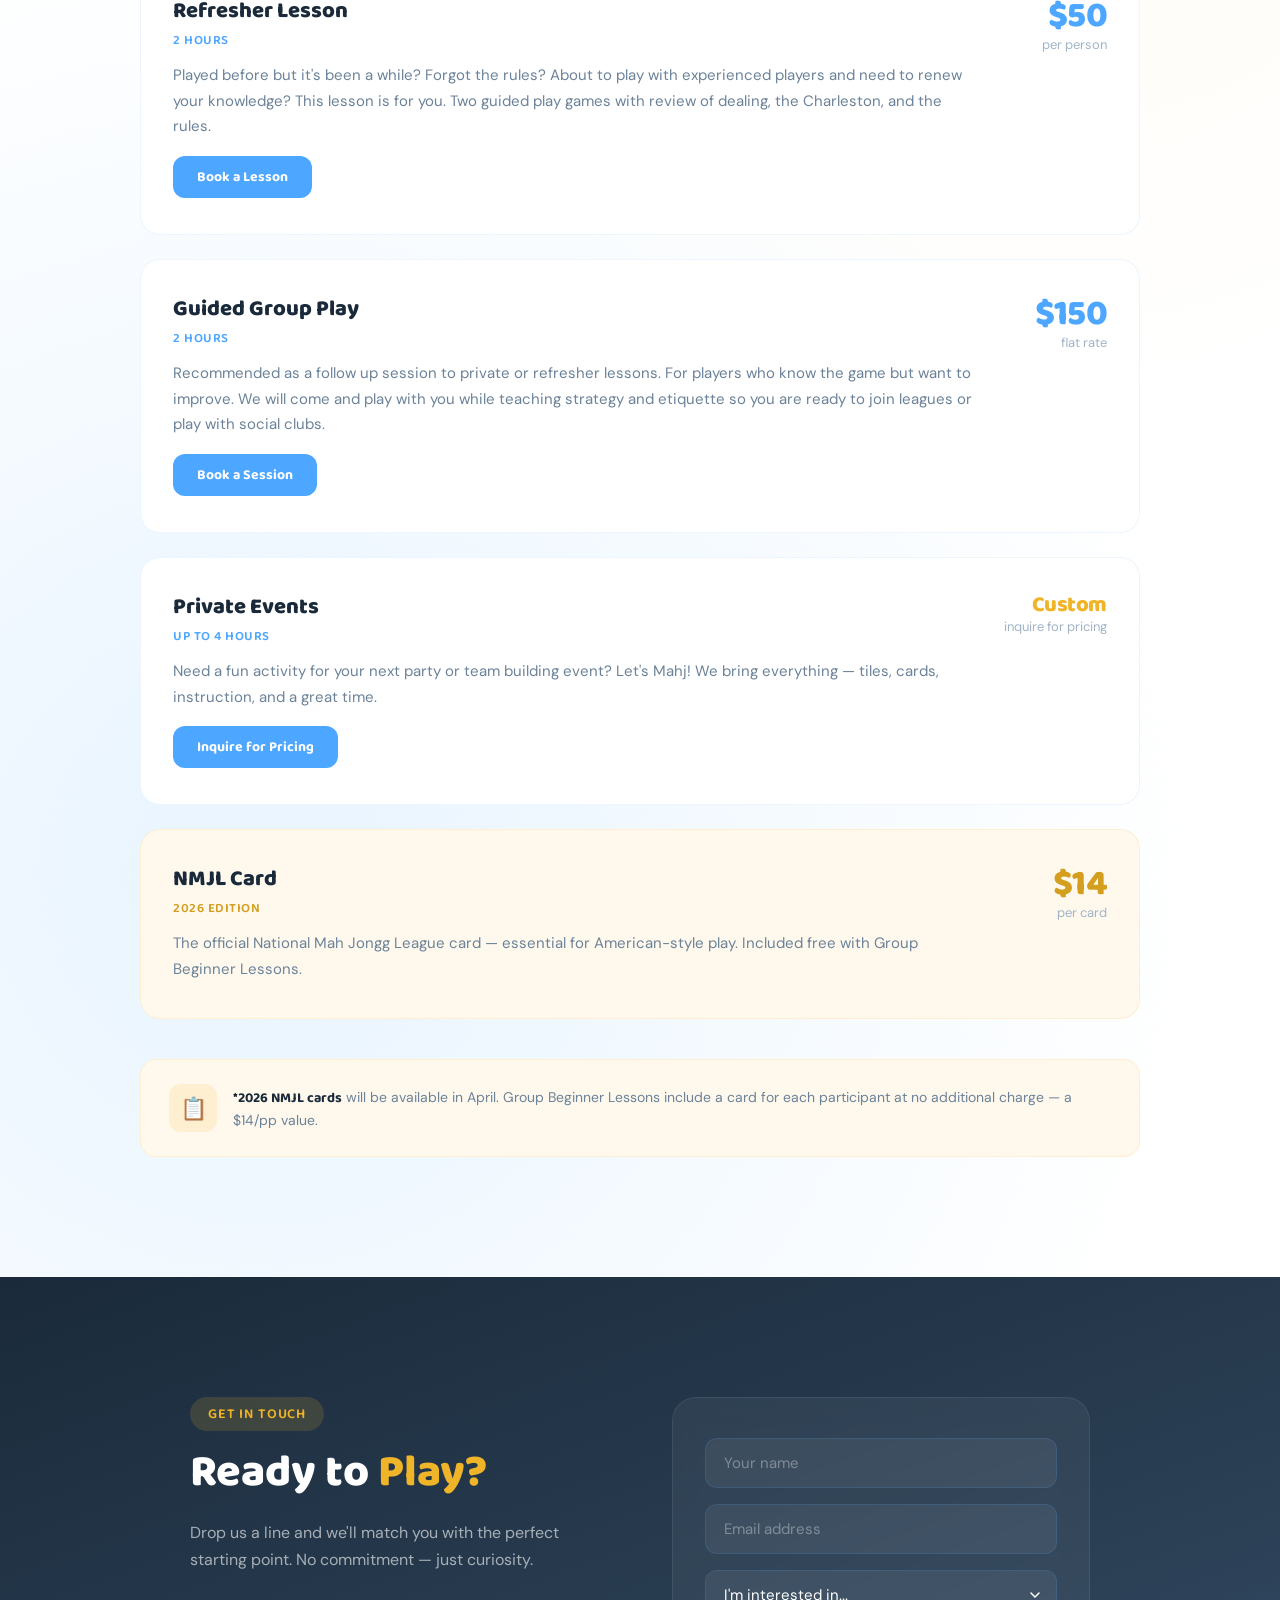
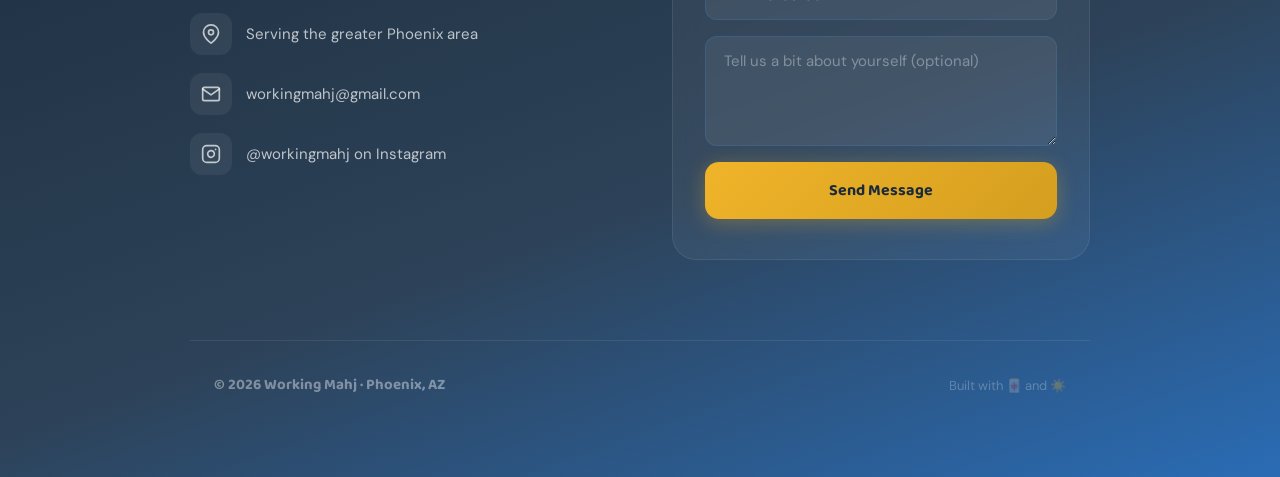
==== commit 516daabe: "Broaden site messaging and tighten Guided Group Play copy - Replace mom-specific language in hero, a" ====
--- a/index.html
+++ b/index.html
@@ -32,7 +32,7 @@
 <div class="hero-content">
 <img src="assets/images/logo.jpg" class="hero-logo-img hero-anim ha1" alt="Working Mahj Logo" />
 <h1 class="hero-anim ha2">Your New<br><span>Power Move</span></h1>
-<p class="hero-sub hero-anim ha3">Boutique mahjong lessons designed for busy Phoenix moms. Learn the game, find your crew, and carve out time that's truly yours.</p>
+<p class="hero-sub hero-anim ha3">Boutique mahjong lessons designed for busy Phoenicians. Learn the game, find your crew, and carve out time that's truly yours.</p>
 <div class="hero-buttons hero-anim ha4">
 <a href="#rates" class="btn-gold">View Rates</a>
 <a href="#about" class="btn-ghost">Learn More</a>
@@ -52,13 +52,13 @@
 <div class="fade-up">
 <div class="section-tag tag-blue">About Us</div>
 <h2 class="section-title">Mahjong, Reimagined<br><span class="blue">for Your Life</span></h2>
-<p class="section-desc">Working Mahj is Phoenix's first mahjong studio built around the schedules, energy levels, and social needs of working moms. We bring the ancient game into your modern life.</p>
+<p class="section-desc">Working Mahj is Phoenix's first mahjong studio built around busy schedules, good company, and the joy of learning something new. We bring the ancient game into your modern life.</p>
 </div>
 </div>
 <div class="values-grid">
 <div class="value-card fade-up d1"><div class="value-icon">&#127024;</div><h3>Built for Beginners</h3><p>Never played before? Perfect. Our curriculum starts from zero and moves at your pace — no pressure, no jargon.</p></div>
 <div class="value-card fade-up d2"><div class="value-icon">☀️</div><h3>Phoenix Local</h3><p>We host sessions across the Valley — Scottsdale, Tempe, Gilbert, and more. Convenient locations that fit your schedule.</p></div>
-<div class="value-card fade-up d3"><div class="value-icon">👩‍👩‍👧‍👧</div><h3>Mom Community</h3><p>More than lessons — it's a crew. Connect with other working moms who get it over tiles and good conversation.</p></div>
+<div class="value-card fade-up d3"><div class="value-icon">👩‍👩‍👧‍👧</div><h3>Your Community</h3><p>More than lessons — it's a crew. Connect with locals who get it over tiles and good conversation.</p></div>
 <div class="value-card fade-up d4"><div class="value-icon">🎯</div><h3>Flexible Scheduling</h3><p>Evenings, weekends, lunch breaks — we work around your calendar, not the other way around.</p></div>
 </div>
 <div class="quote-card fade-up d6">
@@ -103,7 +103,7 @@
 <div class="service-info">
 <h3>Guided Group Play</h3>
 <div class="service-duration">2 Hours</div>
-<p>Recommended as a follow up session to private or refresher lessons. For players who know the game but want to improve. We will come and play with you while teaching how to strategize, play strategically and also learn etiquette so you are ready to join leagues or play with social clubs.</p>
+<p>Recommended as a follow up session to private or refresher lessons. For players who know the game but want to improve. We will come and play with you while teaching strategy and etiquette so you are ready to join leagues or play with social clubs.</p>
 <a href="#contactForm" class="btn-service btn-service-blue lesson-link" data-lesson="guided" style="margin-top:16px">Book a Session</a>
 </div>
 <div class="service-price-block"><div class="service-price">$150</div><div class="service-price-unit">flat rate</div></div>
@@ -144,10 +144,7 @@
 <div class="contact-item fade-up d4"><div class="contact-icon"><svg width="20" height="20" viewBox="0 0 24 24" fill="none" stroke="currentColor" stroke-width="2" stroke-linecap="round" stroke-linejoin="round"><rect x="2" y="2" width="20" height="20" rx="5" ry="5"/><path d="M16 11.37A4 4 0 1 1 12.63 8 4 4 0 0 1 16 11.37z"/><line x1="17.5" y1="6.5" x2="17.51" y2="6.5"/></svg></div><a href="https://instagram.com/workingmahj" target="_blank" rel="noopener noreferrer" class="contact-label contact-link">@workingmahj on Instagram</a></div>
 </div>
 <div class="contact-form fade-up d2">
-<form id="contactForm" class="form-fields" action="https://api.web3forms.com/submit" method="POST">
-<input type="hidden" name="access_key" value="YOUR_ACCESS_KEY_HERE">
-<input type="hidden" name="subject" value="New inquiry from Working Mahj website">
-<input type="hidden" name="from_name" value="Working Mahj Contact Form">
+<form id="contactForm" class="form-fields" action="https://formspree.io/f/xreavwej" method="POST">
 <input type="text" name="name" class="form-input" placeholder="Your name" required />
 <input type="email" name="email" class="form-input" placeholder="Email address" required />
 <select name="interest" class="form-input" required>
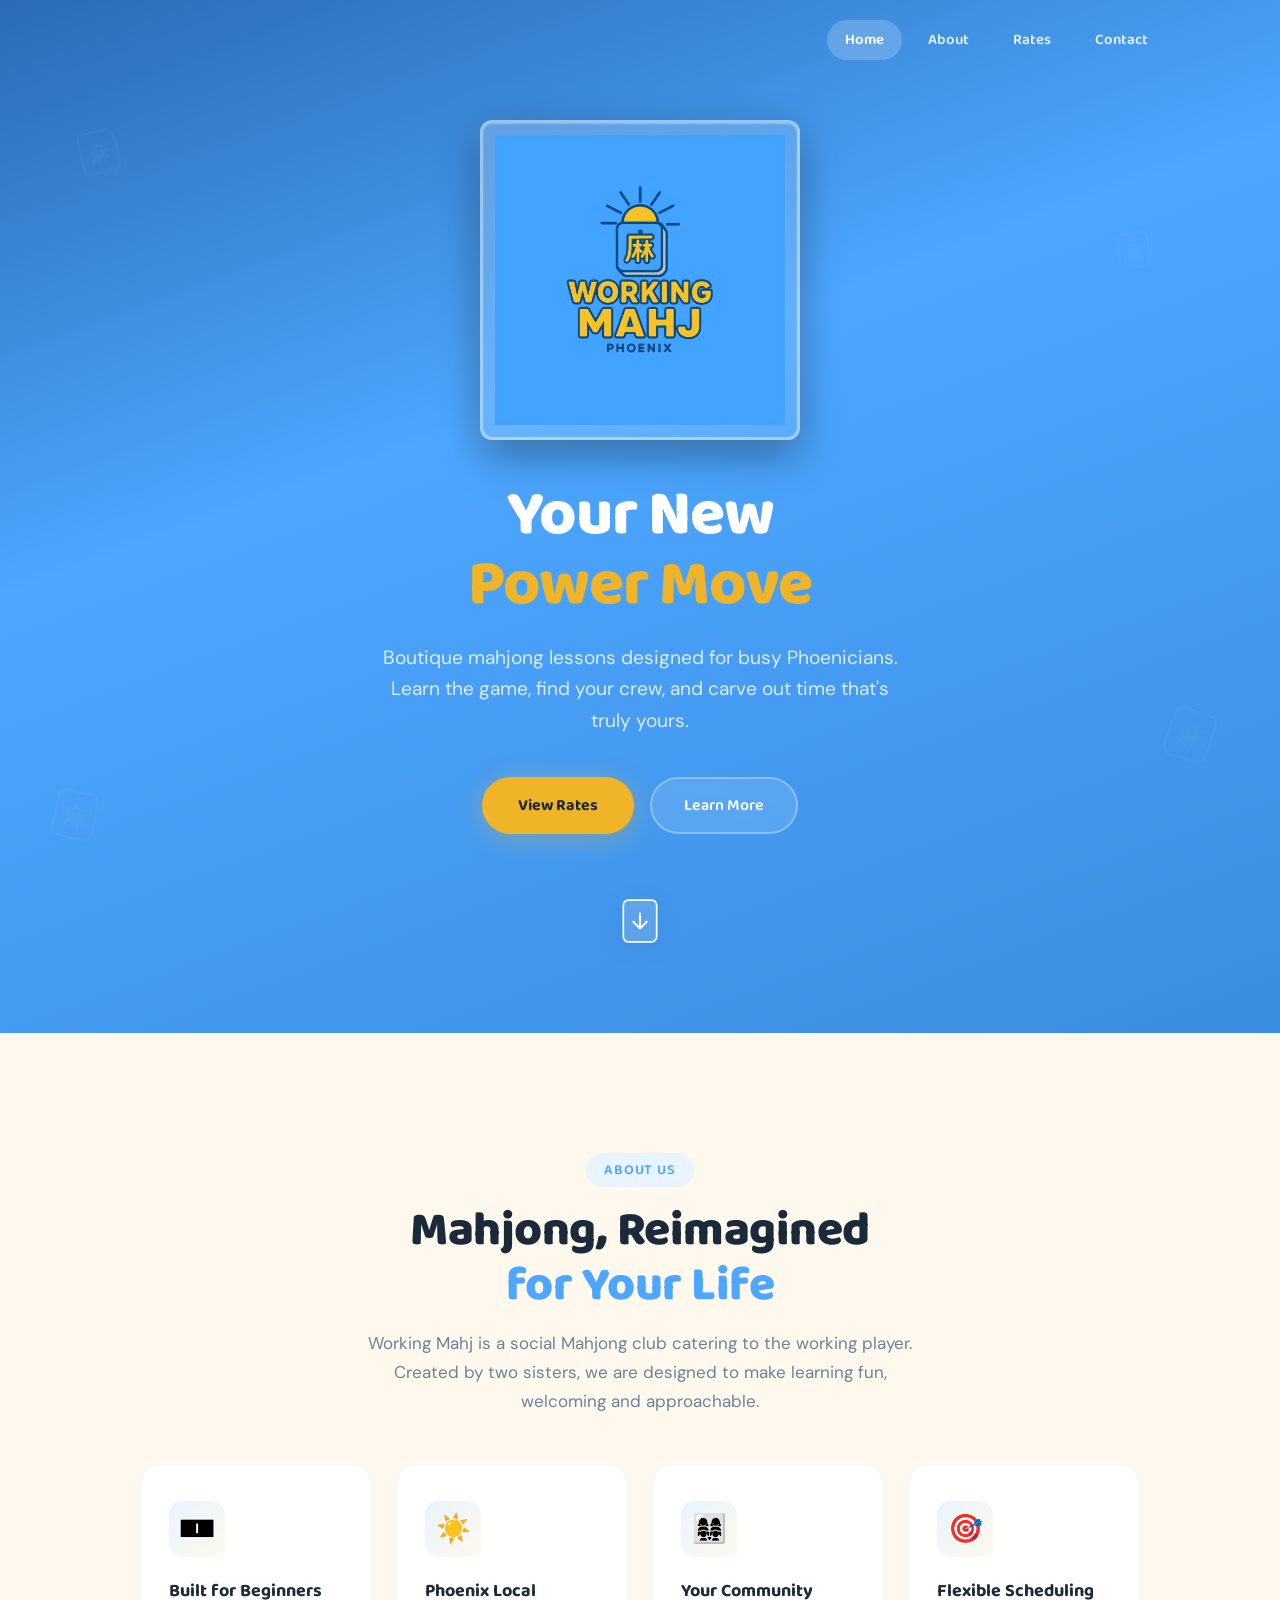
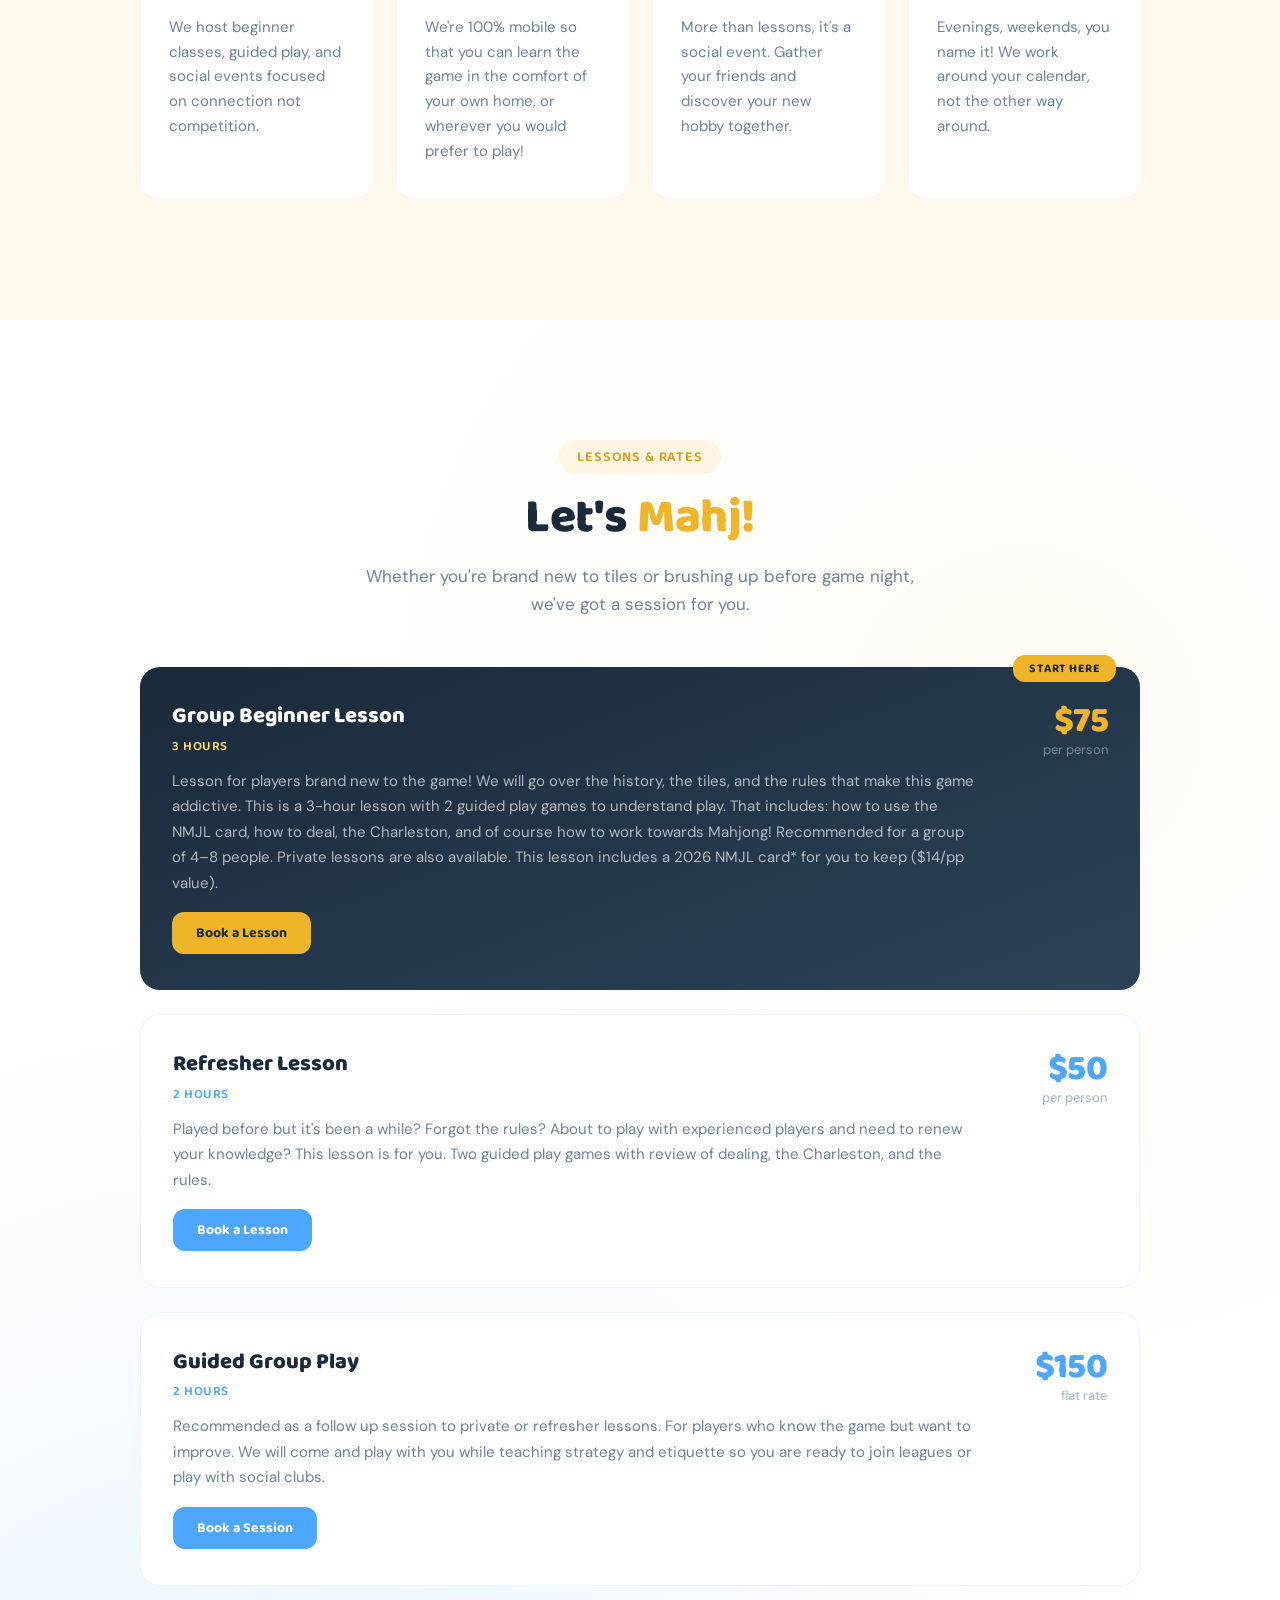
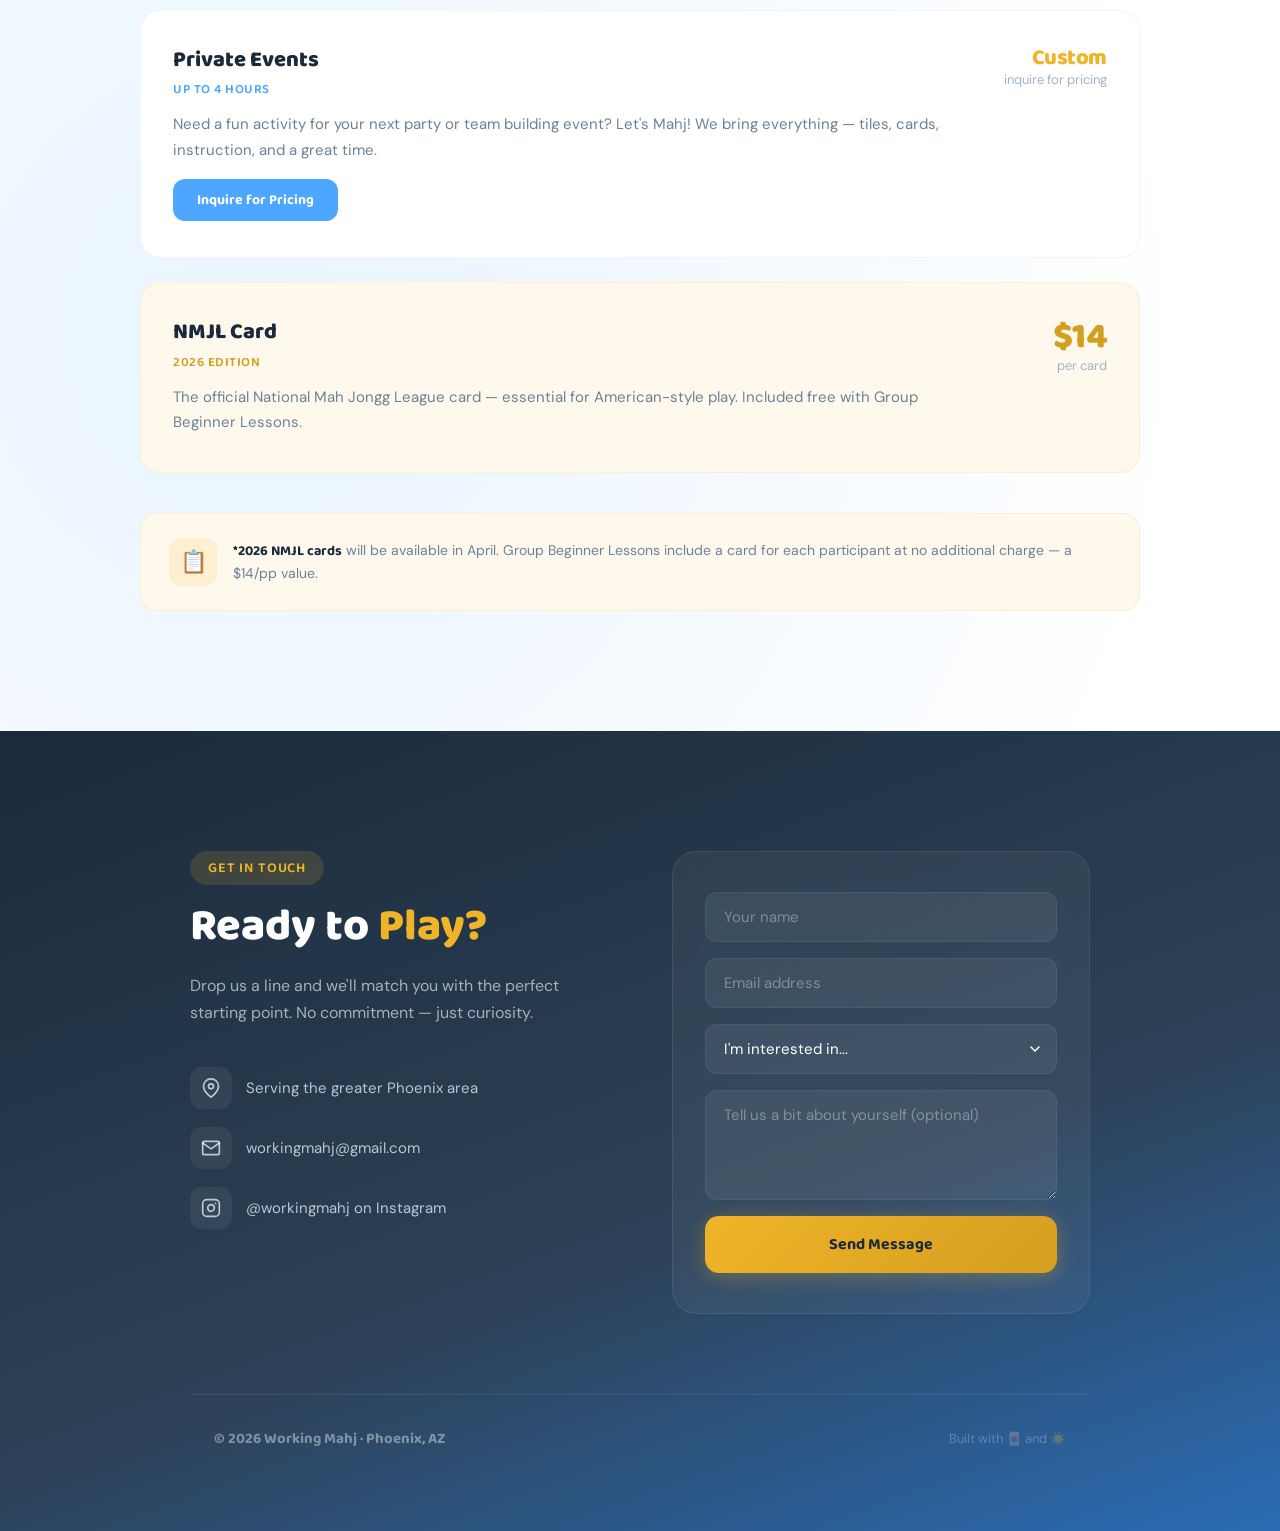
==== commit 04b0a6a5: "- seo updates - google analytics - content updates (per tess) - css updates" ====
--- a/index.html
+++ b/index.html
@@ -3,13 +3,61 @@
 <head>
 <meta charset="UTF-8" />
 <meta name="viewport" content="width=device-width, initial-scale=1.0" />
-<title>Working Mahj &#8212; Phoenix</title>
+<title>Working Mahj — Mahjong Lessons in Phoenix, AZ</title>
+<meta name="description" content="Boutique mahjong lessons for busy Phoenicians. Beginner classes, guided play &amp; private events across the Phoenix Valley. No experience needed — book today!" />
+<link rel="canonical" href="https://workingmahj.com" />
+
+<!-- Open Graph -->
+<meta property="og:type" content="website" />
+<meta property="og:url" content="https://workingmahj.com" />
+<meta property="og:title" content="Working Mahj — Mahjong Lessons in Phoenix, AZ" />
+<meta property="og:description" content="Boutique mahjong lessons for busy Phoenicians. Beginner classes, guided play &amp; private events across the Phoenix Valley. No experience needed — book today!" />
+<meta property="og:image" content="https://workingmahj.com/assets/images/logo.jpg" />
+<meta property="og:site_name" content="Working Mahj" />
+
+<!-- Twitter Card -->
+<meta name="twitter:card" content="summary_large_image" />
+<meta name="twitter:site" content="@workingmahj" />
+<meta name="twitter:title" content="Working Mahj — Mahjong Lessons in Phoenix, AZ" />
+<meta name="twitter:description" content="Boutique mahjong lessons for busy Phoenicians. Beginner classes, guided play &amp; private events across the Phoenix Valley. No experience needed — book today!" />
+<meta name="twitter:image" content="https://workingmahj.com/assets/images/logo.jpg" />
+
 <link rel="icon" type="image/x-icon" href="assets/icons/favicon.ico" />
 <link rel="icon" type="image/png" sizes="16x16" href="assets/icons/favicon-16x16.png" />
 <link rel="icon" type="image/png" sizes="32x32" href="assets/icons/favicon-32x32.png" />
 <link rel="apple-touch-icon" sizes="180x180" href="assets/icons/apple-touch-icon.png" />
 <link href="https://fonts.googleapis.com/css2?family=Baloo+2:wght@400;500;600;700;800&family=DM+Sans:ital,wght@0,300;0,400;0,500;0,600;0,700;1,400" rel="stylesheet" />
 <link rel="stylesheet" href="assets/css/styles.css" />
+
+<!-- Google tag (gtag.js) -->
+<script async src="https://www.googletagmanager.com/gtag/js?id=G-R1BXNY03B4"></script>
+<script>
+  window.dataLayer = window.dataLayer || [];
+  function gtag(){dataLayer.push(arguments);}
+  gtag('js', new Date());
+  gtag('config', 'G-R1BXNY03B4');
+</script>
+
+<script type="application/ld+json">
+{
+  "@context": "https://schema.org",
+  "@type": "LocalBusiness",
+  "name": "Working Mahj",
+  "description": "Boutique mahjong lessons for busy Phoenicians. Beginner classes, guided play, and private events across the Phoenix Valley.",
+  "url": "https://workingmahj.com",
+  "email": "workingmahj@gmail.com",
+  "areaServed": {
+    "@type": "City",
+    "name": "Phoenix",
+    "containedInPlace": {
+      "@type": "State",
+      "name": "Arizona"
+    }
+  },
+  "priceRange": "$$",
+  "sameAs": ["https://instagram.com/workingmahj"]
+}
+</script>
 </head>
 <body>
 
@@ -52,20 +100,20 @@
 <div class="fade-up">
 <div class="section-tag tag-blue">About Us</div>
 <h2 class="section-title">Mahjong, Reimagined<br><span class="blue">for Your Life</span></h2>
-<p class="section-desc">Working Mahj is Phoenix's first mahjong studio built around busy schedules, good company, and the joy of learning something new. We bring the ancient game into your modern life.</p>
+<p class="section-desc">Working Mahj is a social Mahjong club catering to the working player. Created by two sisters, we are designed to make learning fun, welcoming and approachable.</p>
 </div>
 </div>
 <div class="values-grid">
-<div class="value-card fade-up d1"><div class="value-icon">&#127024;</div><h3>Built for Beginners</h3><p>Never played before? Perfect. Our curriculum starts from zero and moves at your pace — no pressure, no jargon.</p></div>
-<div class="value-card fade-up d2"><div class="value-icon">☀️</div><h3>Phoenix Local</h3><p>We host sessions across the Valley — Scottsdale, Tempe, Gilbert, and more. Convenient locations that fit your schedule.</p></div>
-<div class="value-card fade-up d3"><div class="value-icon">👩‍👩‍👧‍👧</div><h3>Your Community</h3><p>More than lessons — it's a crew. Connect with locals who get it over tiles and good conversation.</p></div>
-<div class="value-card fade-up d4"><div class="value-icon">🎯</div><h3>Flexible Scheduling</h3><p>Evenings, weekends, lunch breaks — we work around your calendar, not the other way around.</p></div>
-</div>
-<div class="quote-card fade-up d6">
-<div class="quote-mark">"</div>
-<p class="quote-text">I hadn't played a game — any game — in years. Working Mahj gave me something that's mine, a table full of women who get it, and a skill I'm genuinely proud of.</p>
-<div class="quote-author"><strong>Sarah K.</strong><span>Mom of 3 · Scottsdale</span></div>
-</div>
+<div class="value-card fade-up d1"><div class="value-icon">&#127024;</div><h3>Built for Beginners</h3><p>We host beginner classes, guided play, and social events focused on connection not competition.</p></div>
+<div class="value-card fade-up d2"><div class="value-icon">☀️</div><h3>Phoenix Local</h3><p>We're 100% mobile so that you can learn the game in the comfort of your own home, or wherever you would prefer to play!</p></div>
+<div class="value-card fade-up d3"><div class="value-icon">👩‍👩‍👧‍👧</div><h3>Your Community</h3><p>More than lessons, it's a social event. Gather your friends and discover your new hobby together.</p></div>
+<div class="value-card fade-up d4"><div class="value-icon">🎯</div><h3>Flexible Scheduling</h3><p>Evenings, weekends, you name it! We work around your calendar, not the other way around.</p></div>
+</div>
+<!-- <div class="quote-card fade-up d6"> -->
+<!-- <div class="quote-mark">"</div> -->
+<!-- <p class="quote-text">I hadn't played a game — any game — in years. Working Mahj gave me something that's mine, a table full of women who get it, and a skill I'm genuinely proud of.</p> -->
+<!-- <div class="quote-author"><strong>Sarah K.</strong><span>Mom of 3 · Scottsdale</span></div> -->
+<!-- </div> -->
 </div>
 </section>
 
--- a/assets/css/styles.css
+++ b/assets/css/styles.css
@@ -60,7 +60,7 @@
 .section-title .blue{color:var(--blue)}
 .section-title .gold{color:var(--gold)}
 .section-desc{font-size:17px;color:var(--gray);line-height:1.7;max-width:580px;margin:0 auto}
-.values-grid{display:grid;grid-template-columns:repeat(auto-fit,minmax(240px,1fr));gap:24px;margin-top:48px}
+.values-grid{display:grid;grid-template-columns:1fr;gap:24px;margin-top:48px}@media(min-width:500px){.values-grid{grid-template-columns:repeat(2,1fr)}}@media(min-width:900px){.values-grid{grid-template-columns:repeat(4,1fr)}}
 .value-card{background:var(--white);border-radius:20px;padding:36px 28px;border:1px solid rgba(77,166,255,.08);transition:transform .3s,box-shadow .3s}
 .value-card:hover{transform:translateY(-4px);box-shadow:0 12px 40px rgba(77,166,255,.08)}
 .value-icon{width:56px;height:56px;border-radius:14px;background:linear-gradient(135deg,var(--blue-pale),var(--cream));display:flex;align-items:center;justify-content:center;font-size:28px;margin-bottom:20px}
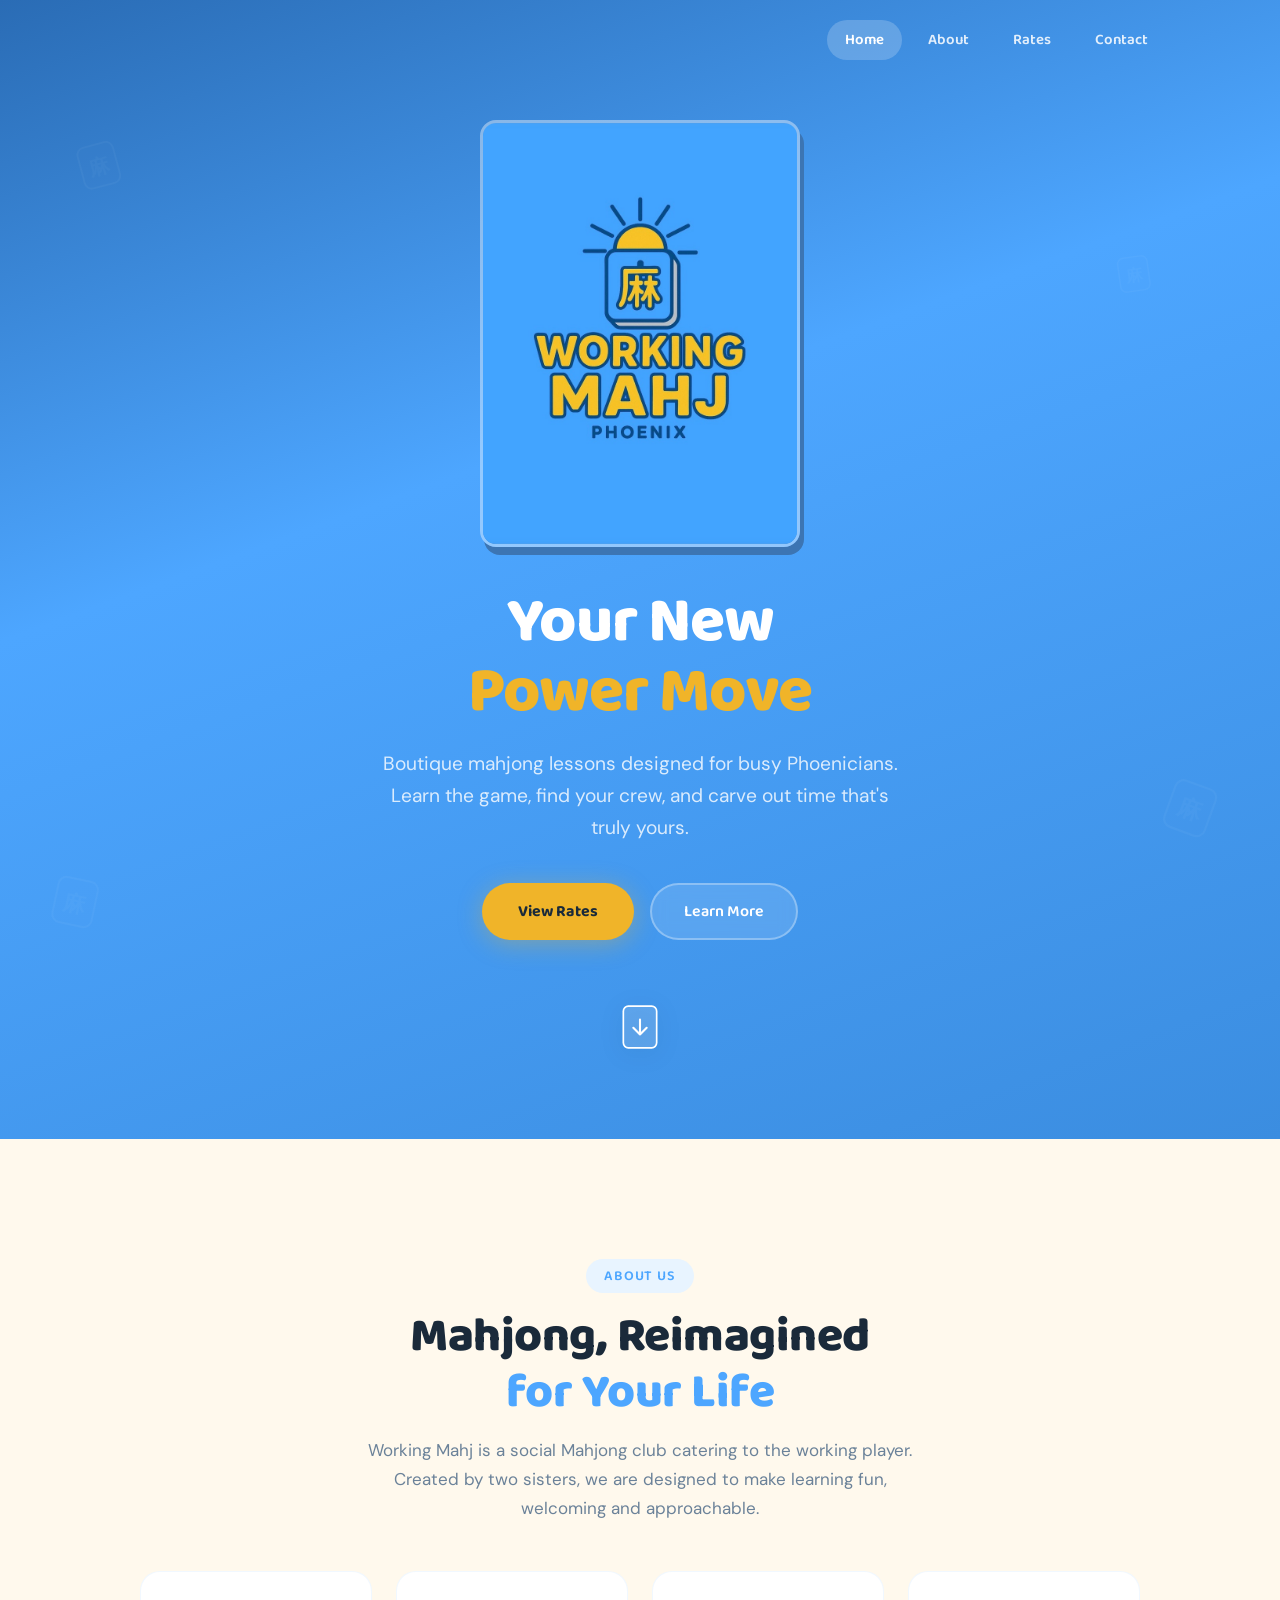
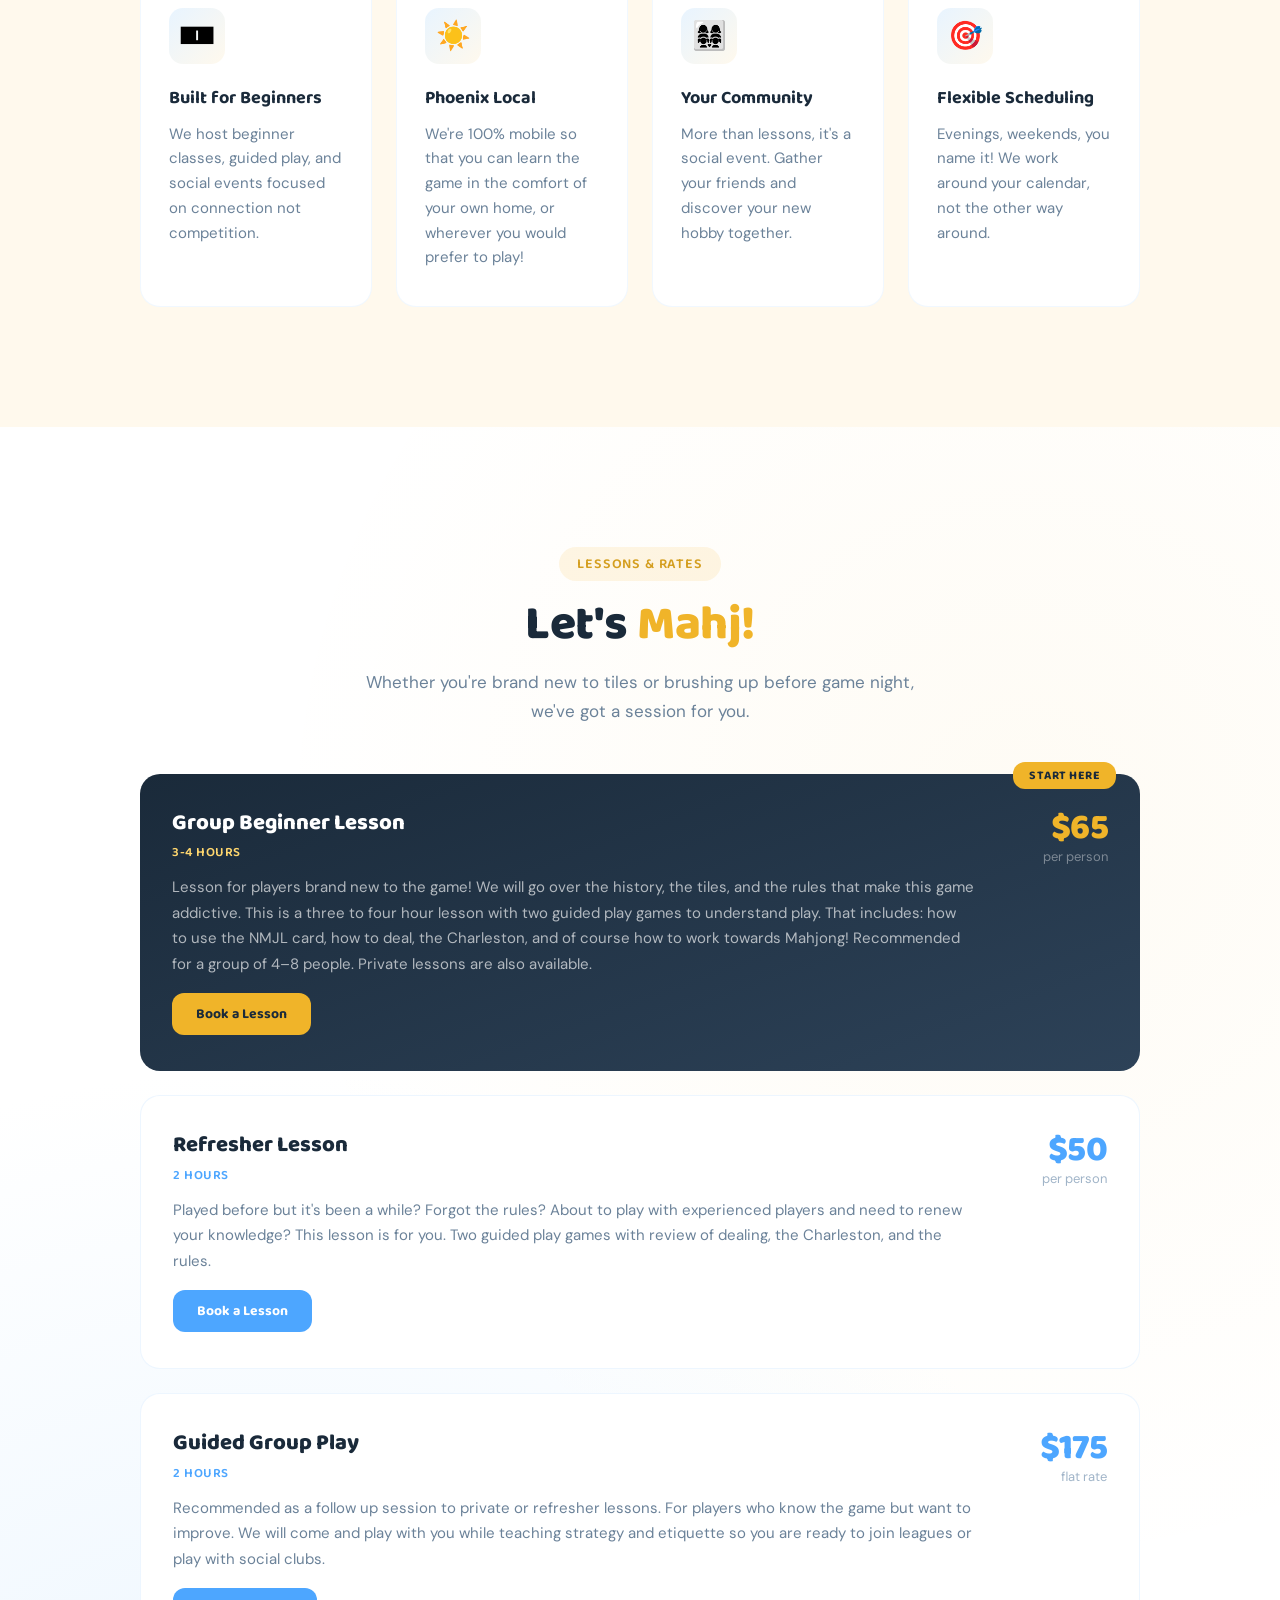
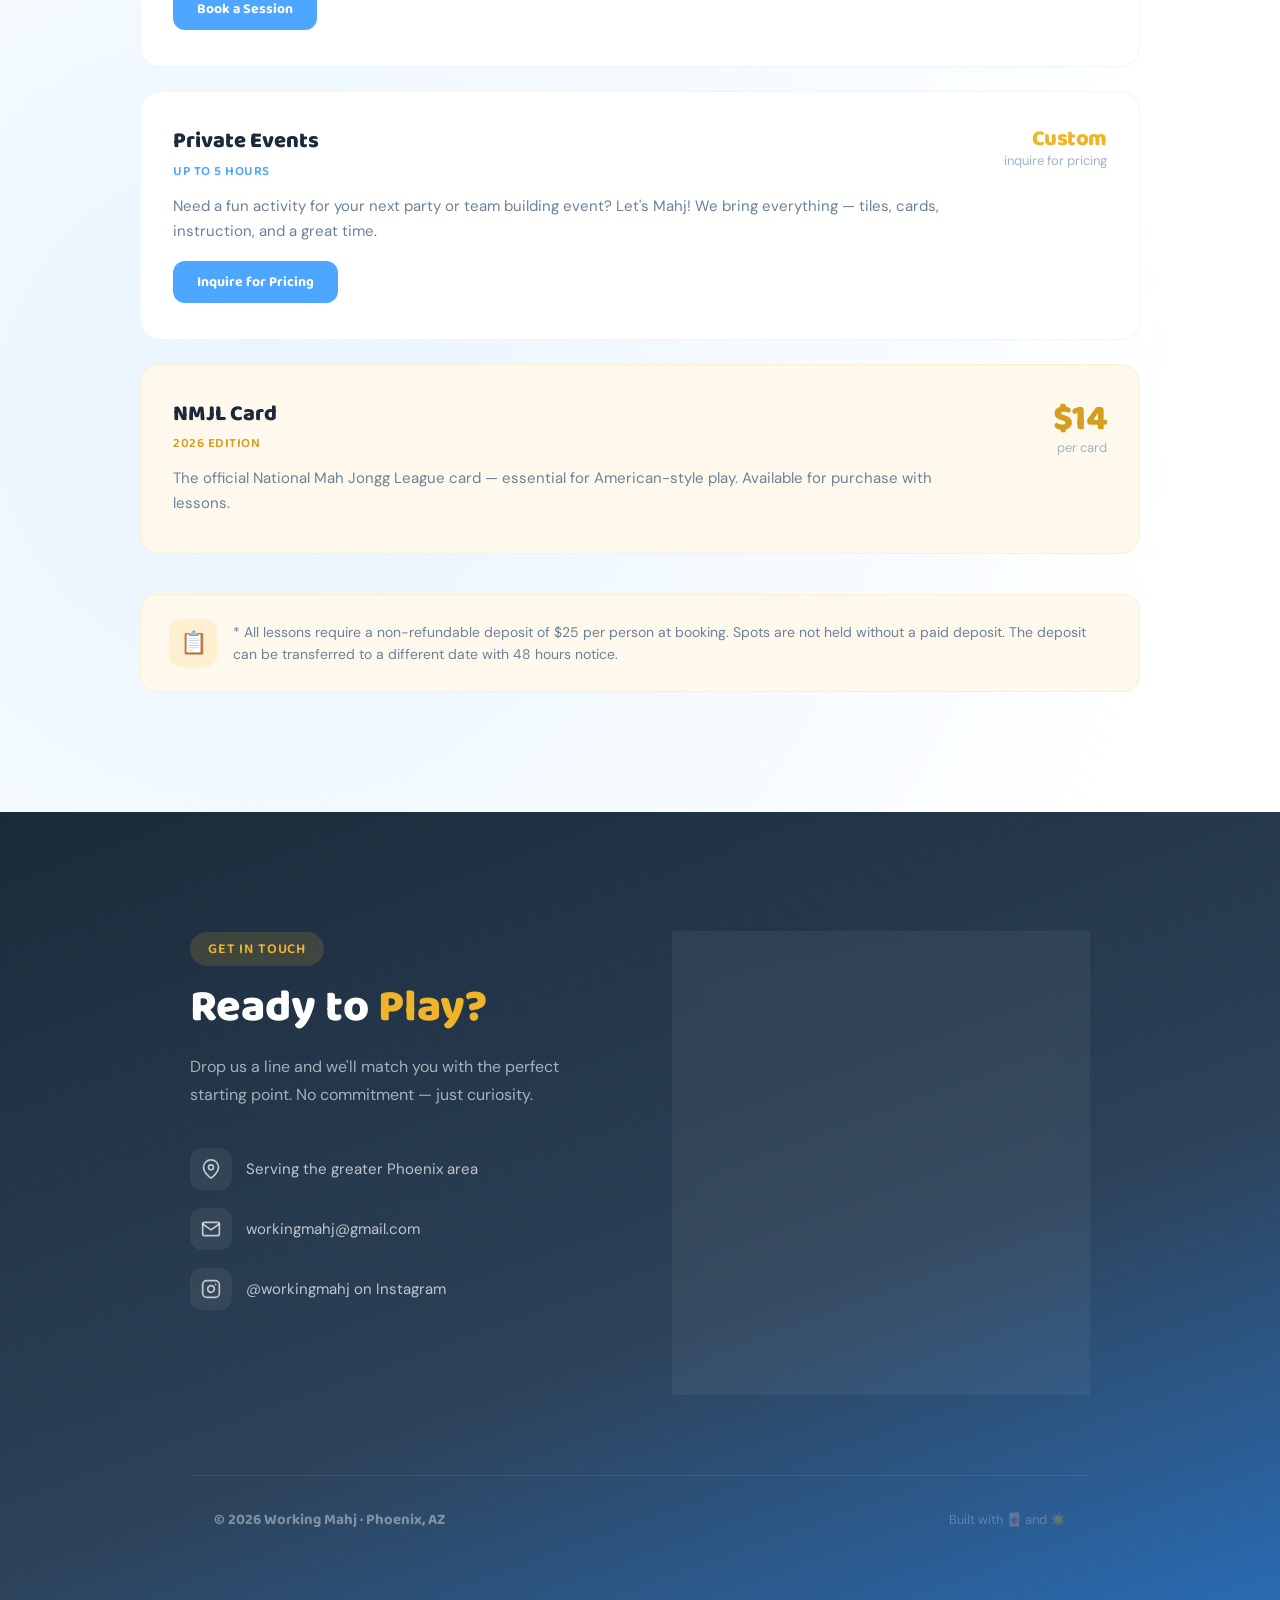
==== commit a4206174: "pricing updates" ====
--- a/index.html
+++ b/index.html
@@ -132,11 +132,11 @@
 <div class="featured-badge">Start Here</div>
 <div class="service-info">
 <h3>Group Beginner Lesson</h3>
-<div class="service-duration">3 Hours</div>
-<p>Lesson for players brand new to the game! We will go over the history, the tiles, and the rules that make this game addictive. This is a 3-hour lesson with 2 guided play games to understand play. That includes: how to use the NMJL card, how to deal, the Charleston, and of course how to work towards Mahjong! Recommended for a group of 4–8 people. Private lessons are also available. This lesson includes a 2026 NMJL card* for you to keep ($14/pp value).</p>
+<div class="service-duration">3-4 Hours</div>
+<p>Lesson for players brand new to the game! We will go over the history, the tiles, and the rules that make this game addictive. This is a three to four hour lesson with two guided play games to understand play. That includes: how to use the NMJL card, how to deal, the Charleston, and of course how to work towards Mahjong! Recommended for a group of 4–8 people. Private lessons are also available.</p>
 <a href="#contactForm" class="btn-service btn-service-gold lesson-link" data-lesson="beginner" style="margin-top:16px">Book a Lesson</a>
 </div>
-<div class="service-price-block"><div class="service-price">$75</div><div class="service-price-unit">per person</div></div>
+<div class="service-price-block"><div class="service-price">$65</div><div class="service-price-unit">per person</div></div>
 </div>
 <div class="service-card fade-up d2">
 <div class="service-info">
@@ -154,12 +154,12 @@
 <p>Recommended as a follow up session to private or refresher lessons. For players who know the game but want to improve. We will come and play with you while teaching strategy and etiquette so you are ready to join leagues or play with social clubs.</p>
 <a href="#contactForm" class="btn-service btn-service-blue lesson-link" data-lesson="guided" style="margin-top:16px">Book a Session</a>
 </div>
-<div class="service-price-block"><div class="service-price">$150</div><div class="service-price-unit">flat rate</div></div>
+<div class="service-price-block"><div class="service-price">$175</div><div class="service-price-unit">flat rate</div></div>
 </div>
 <div class="service-card fade-up d4">
 <div class="service-info">
 <h3>Private Events</h3>
-<div class="service-duration">Up to 4 Hours</div>
+<div class="service-duration">Up to 5 Hours</div>
 <p>Need a fun activity for your next party or team building event? Let's Mahj! We bring everything — tiles, cards, instruction, and a great time.</p>
 <a href="#contactForm" class="btn-service btn-service-blue lesson-link" data-lesson="event" style="margin-top:16px">Inquire for Pricing</a>
 </div>
@@ -169,14 +169,14 @@
 <div class="service-info">
 <h3>NMJL Card</h3>
 <div class="service-duration" style="color:var(--gold-dark)">2026 Edition</div>
-<p>The official National Mah Jongg League card — essential for American-style play. Included free with Group Beginner Lessons.</p>
+<p>The official National Mah Jongg League card — essential for American-style play. Available for purchase with lessons.</p>
 </div>
 <div class="service-price-block"><div class="service-price" style="color:var(--gold-dark)">$14</div><div class="service-price-unit">per card</div></div>
 </div>
 </div>
 <div class="nmjl-note fade-up d6">
 <div class="nmjl-icon">📋</div>
-<div><p><strong>*2026 NMJL cards</strong> will be available in April. Group Beginner Lessons include a card for each participant at no additional charge — a $14/pp value.</p></div>
+<div><p>* All lessons require a non-refundable deposit of $25 per person at booking. Spots are not held without a paid deposit. The deposit can be transferred to a different date with 48 hours notice.</p></div>
 </div>
 </div>
 </section>
--- a/assets/css/styles.css
+++ b/assets/css/styles.css
@@ -19,9 +19,23 @@
 .hero{min-height:100vh;position:relative;overflow:hidden;background:linear-gradient(160deg,var(--blue-deep) 0%,var(--blue) 40%,var(--blue-dark) 100%);display:flex;align-items:center;justify-content:center}
 .hero-content{text-align:center;max-width:740px;padding:120px 24px 80px;position:relative;z-index:2;perspective:1000px}
 @keyframes spin{from{transform:rotateY(0deg)}to{transform:rotateY(360deg)}}
-.hero-logo-img{width:clamp(200px,40vw,320px);height:auto;margin-bottom:36px;border-radius:12px;transform-style:preserve-3d;cursor:pointer;transition:all .3s ease;padding:12px;background:linear-gradient(135deg,rgba(255,255,255,.2),rgba(255,255,255,.1));backdrop-filter:blur(16px);border:3px solid rgba(255,255,255,.4);box-shadow:0 15px 40px rgba(0,0,0,.35),0 5px 15px rgba(255,255,255,.1),inset 0 1px 2px rgba(255,255,255,.3)}
+@keyframes logoBounceAndSpin{
+  0%   {transform:translateY(0px) rotateY(0deg);   animation-timing-function:ease-out}
+  6%   {transform:translateY(-10px) rotateY(0deg); animation-timing-function:ease-in}
+  12%  {transform:translateY(0px) rotateY(0deg);   animation-timing-function:ease-out}
+  18%  {transform:translateY(-7px) rotateY(0deg);  animation-timing-function:ease-in}
+  24%  {transform:translateY(0px) rotateY(0deg);   animation-timing-function:ease-out}
+  30%  {transform:translateY(-4px) rotateY(0deg);  animation-timing-function:ease-in}
+  36%  {transform:translateY(0px) rotateY(0deg);   animation-timing-function:ease-out}
+  42%  {transform:translateY(-2px) rotateY(0deg);  animation-timing-function:ease-in}
+  48%  {transform:translateY(0px) rotateY(0deg)}
+  56%  {transform:translateY(0px) rotateY(0deg);   animation-timing-function:ease-in-out}
+  69%  {transform:translateY(0px) rotateY(360deg)}
+  100% {transform:translateY(0px) rotateY(360deg)}
+}
+.hero-logo-img{width:clamp(200px,40vw,320px);aspect-ratio:3/4;object-fit:cover;margin-bottom:36px;border-radius:16px;transform-style:preserve-3d;cursor:pointer;transition:box-shadow .3s ease;border:3px solid rgba(255,255,255,.4);box-shadow:4px 8px 0 #3c75b3,inset 0 1px 0 rgba(255,255,255,.5),inset 0 -1px 0 rgba(0,0,0,.15);animation:logoBounceAndSpin 9s linear infinite}
 .hero-logo-img.spinning{animation:spin .6s ease-in-out}
-.hero-logo-img:hover{background:linear-gradient(135deg,rgba(255,255,255,.25),rgba(255,255,255,.15));box-shadow:0 20px 50px rgba(0,0,0,.4),0 8px 20px rgba(255,255,255,.15),inset 0 1px 2px rgba(255,255,255,.4)}
+.hero-logo-img:hover{box-shadow:8px 10px 0 #3c75b3,inset 0 1px 0 rgba(255,255,255,.5),inset 0 -1px 0 rgba(0,0,0,.15)}
 .hero h1{font-family:'Baloo 2',cursive;font-weight:800;font-size:clamp(2.4rem,6vw,4rem);line-height:1.1;color:var(--white);margin:0 0 8px;letter-spacing:-.02em}
 .hero h1 span{color:var(--gold)}
 .hero-sub{font-size:clamp(1rem,2.2vw,1.2rem);color:rgba(255,255,255,.8);line-height:1.65;max-width:520px;margin:20px auto 40px;font-weight:400}
